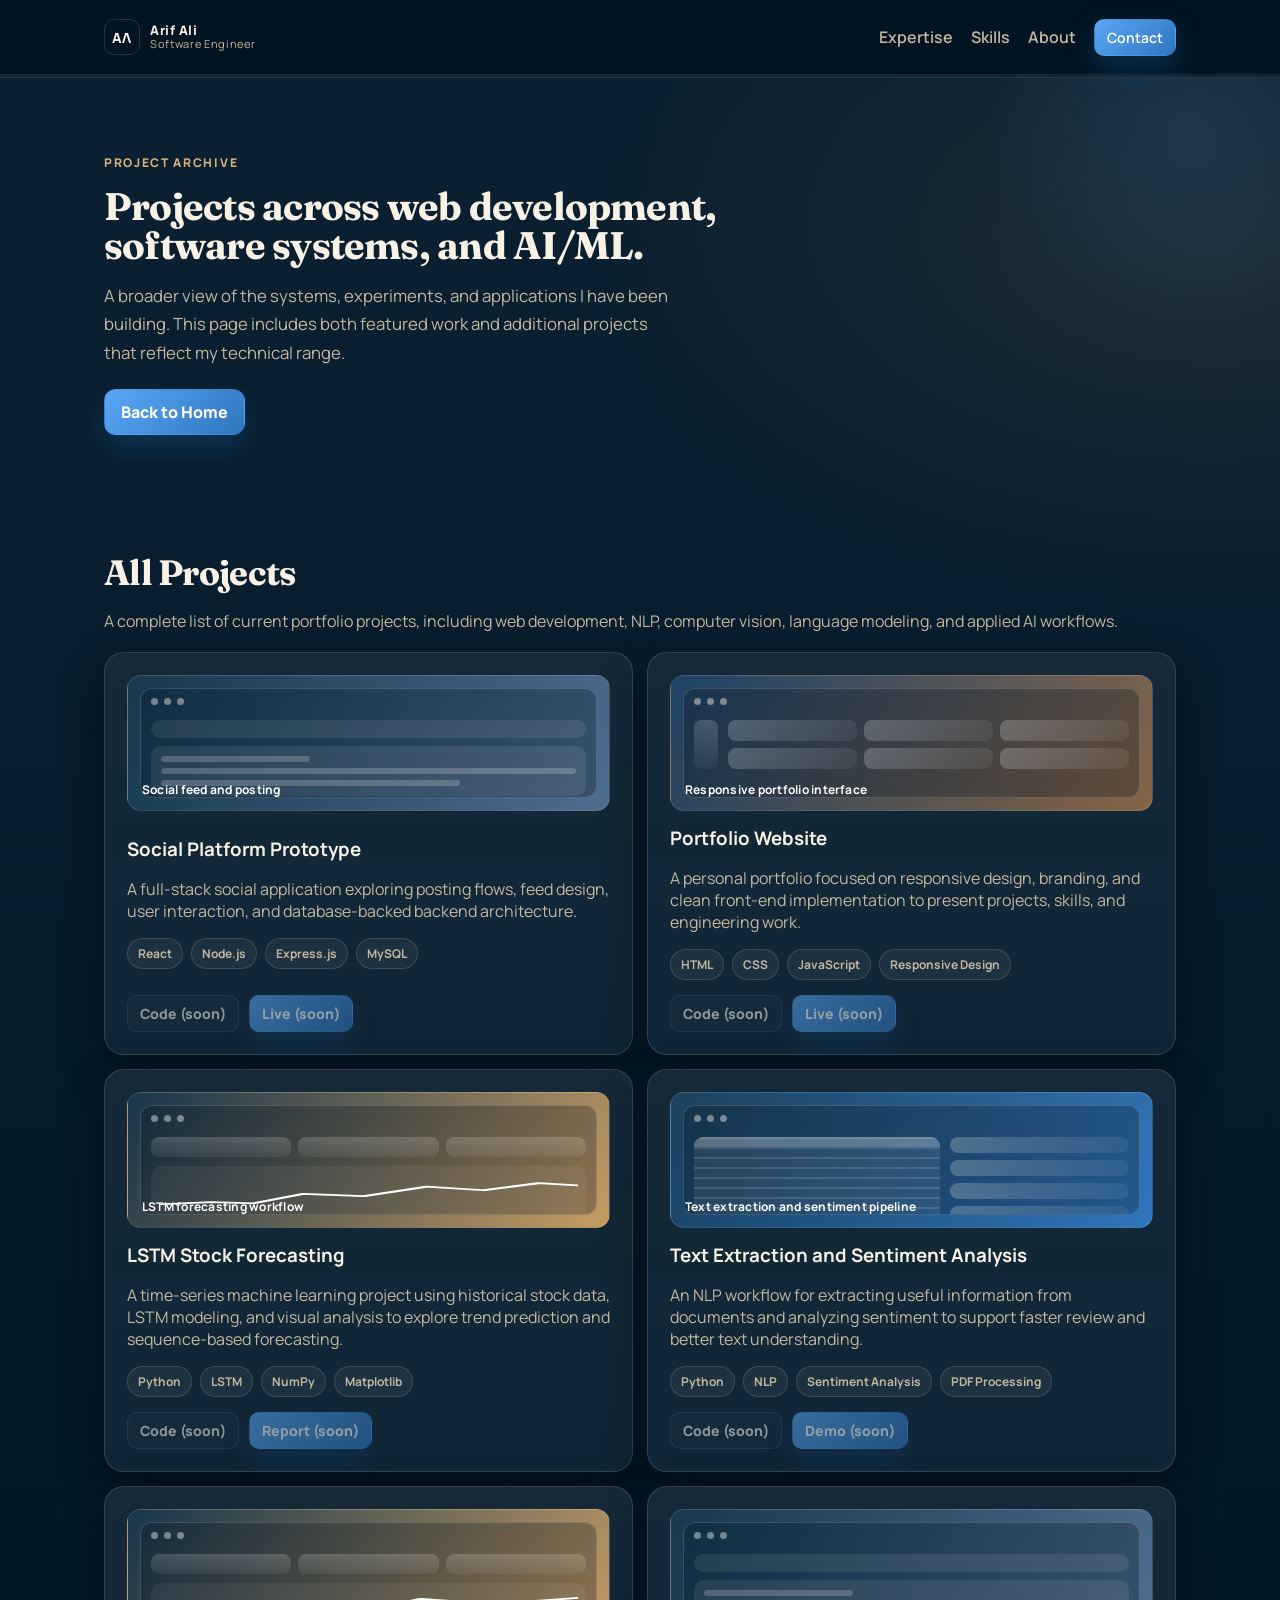
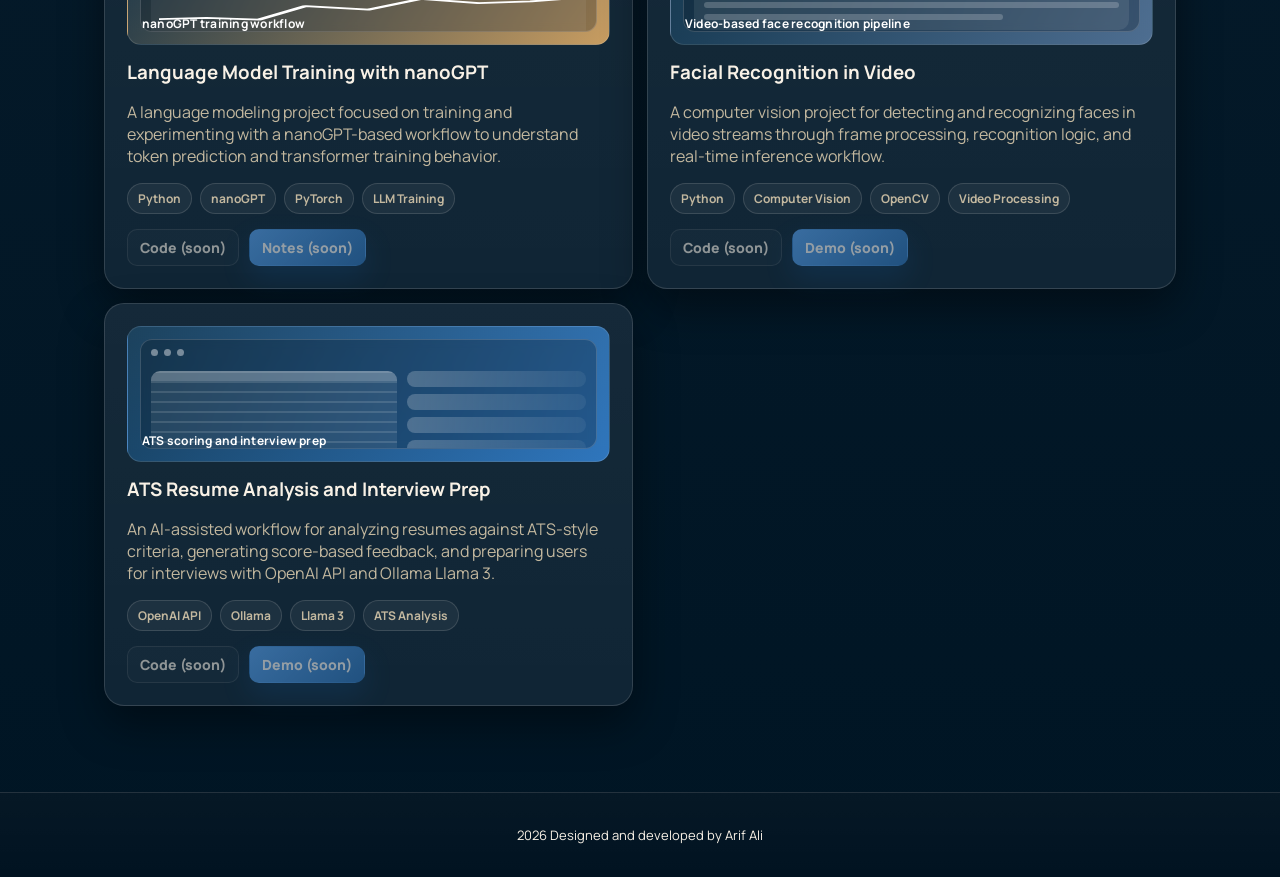
==== projects.html @ b3d39519 "created portfolio website" ====
﻿<!doctype html>
<html lang="en">
<head>
  <meta charset="utf-8" />
  <meta name="viewport" content="width=device-width, initial-scale=1" />
  <title>Projects | Arif Ali</title>
  <meta name="description" content="Project archive of Arif Ali featuring web development, software, and AI/ML projects." />
  <meta name="author" content="Arif Ali" />
  <meta property="og:title" content="Projects | Arif Ali" />
  <meta property="og:description" content="Project archive of Arif Ali featuring web development, software, and AI/ML projects." />
  <meta property="og:type" content="website" />
  <meta property="og:url" content="https://arifali.me/projects.html" />
  <meta property="og:image" content="https://arifali.me/og-image.png" />
  <meta name="twitter:card" content="summary_large_image" />
  <meta name="twitter:title" content="Projects | Arif Ali" />
  <meta name="twitter:description" content="Project archive of Arif Ali featuring web development, software, and AI/ML projects." />
  <meta name="twitter:image" content="https://arifali.me/og-image.png" />
  <link rel="icon" type="image/svg+xml" href="data:image/svg+xml,%3Csvg xmlns='http://www.w3.org/2000/svg' viewBox='0 0 64 64'%3E%3Crect width='64' height='64' rx='14' fill='%23001524'/%3E%3Ctext x='50%25' y='54%25' text-anchor='middle' font-size='24' font-family='Arial' font-weight='700' fill='%23f8f1e6'%3EA%CE%9B%3C/text%3E%3C/svg%3E" />
  <link rel="preconnect" href="https://fonts.googleapis.com">
  <link rel="preconnect" href="https://fonts.gstatic.com" crossorigin>
  <link href="https://fonts.googleapis.com/css2?family=Manrope:wght@400;500;600;700;800&family=Fraunces:opsz,wght@9..144,600;9..144,700&display=swap" rel="stylesheet">
  <link rel="stylesheet" href="style.css" />
</head>
<body>
  <header class="header">
    <div class="container nav">
      <a class="brand" href="index.html#top" aria-label="Home">
        <span class="brand-mark" aria-hidden="true">AΛ</span>
        <span class="brand-text">
          <strong>Arif Ali</strong>
          <small>Software Engineer</small>
        </span>
      </a>
      <button id="menuToggle" class="menu-toggle" type="button" aria-expanded="false" aria-controls="primaryMenu">Menu</button>
      <nav class="menu" id="primaryMenu" aria-label="Primary">
        <a href="index.html#expertise">Expertise</a>
        <a href="index.html#skills">Skills</a>
        <a href="index.html#about">About</a>
        <a href="index.html#contact" class="btn btn-sm">Contact</a>
      </nav>
    </div>
    <div class="scroll-progress" aria-hidden="true"><span id="scrollBar"></span></div>
  </header>

  <main id="top">
    <section class="hero page-hero">
      <div class="container">
        <div class="page-intro reveal">
          <p class="eyebrow">Project Archive</p>
          <h1 class="h1">Projects across web development, software systems, and AI/ML.</h1>
          <p class="sub">A broader view of the systems, experiments, and applications I have been building. This page includes both featured work and additional projects that reflect my technical range.</p>
          <div class="cta">
            <a class="btn" href="index.html#projects">Back to Home</a>
          </div>
        </div>
      </div>
    </section>

    <section class="section">
      <div class="container">
        <div class="section-head reveal">
          <h2 class="h2">All Projects</h2>
          <p class="muted">A complete list of current portfolio projects, including web development, NLP, computer vision, language modeling, and applied AI workflows.</p>
        </div>

        <div class="grid">
          <article class="card project reveal">
            <div class="project-visual visual-social">
              <div class="mockup mockup-social" aria-hidden="true">
                <div class="mockup-bar">
                  <span></span><span></span><span></span>
                </div>
                <div class="mockup-screen">
                  <div class="social-composer"></div>
                  <div class="social-post">
                    <b></b><b></b><b></b>
                  </div>
                  <div class="social-post short">
                    <b></b><b></b>
                  </div>
                </div>
              </div>
              <span>Social feed and posting</span>
            </div>
            <div class="project-top">
              <h3>Social Platform Prototype</h3>
              <p class="muted">A full-stack social application exploring posting flows, feed design, user interaction, and database-backed backend architecture.</p>
              <div class="chips">
                <span>React</span><span>Node.js</span><span>Express.js</span><span>MySQL</span>
              </div>
            </div>
            <div class="project-actions">
              <a class="btn btn-sm btn-ghost" href="#" aria-disabled="true" title="Add the project repository later">Code (soon)</a>
              <a class="btn btn-sm" href="#" aria-disabled="true" title="Add the deployed project later">Live (soon)</a>
            </div>
          </article>

          <article class="card project reveal">
            <div class="project-visual visual-photo">
              <div class="mockup mockup-gallery" aria-hidden="true">
                <div class="mockup-bar">
                  <span></span><span></span><span></span>
                </div>
                <div class="mockup-screen">
                  <div class="mockup-sidebar"></div>
                  <div class="mockup-gallery-grid">
                    <i></i><i></i><i></i><i></i><i></i><i></i>
                  </div>
                </div>
              </div>
              <span>Responsive portfolio interface</span>
            </div>
            <div class="project-top">
              <h3>Portfolio Website</h3>
              <p class="muted">A personal portfolio focused on responsive design, branding, and clean front-end implementation to present projects, skills, and engineering work.</p>
              <div class="chips">
                <span>HTML</span><span>CSS</span><span>JavaScript</span><span>Responsive Design</span>
              </div>
            </div>
            <div class="project-actions">
              <a class="btn btn-sm btn-ghost" href="#" aria-disabled="true" title="Add the project repository later">Code (soon)</a>
              <a class="btn btn-sm" href="#" aria-disabled="true" title="Add the deployed project later">Live (soon)</a>
            </div>
          </article>

          <article class="card project reveal">
            <div class="project-visual visual-stock">
              <div class="mockup mockup-chart" aria-hidden="true">
                <div class="mockup-bar">
                  <span></span><span></span><span></span>
                </div>
                <div class="mockup-screen">
                  <div class="chart-stats">
                    <b></b><b></b><b></b>
                  </div>
                  <div class="chart-line">
                    <svg viewBox="0 0 160 64" preserveAspectRatio="none" aria-hidden="true">
                      <polyline points="0,48 20,44 36,46 55,30 78,34 102,18 124,24 145,12 160,16"></polyline>
                    </svg>
                  </div>
                </div>
              </div>
              <span>LSTM forecasting workflow</span>
            </div>
            <div class="project-top">
              <h3>LSTM Stock Forecasting</h3>
              <p class="muted">A time-series machine learning project using historical stock data, LSTM modeling, and visual analysis to explore trend prediction and sequence-based forecasting.</p>
              <div class="chips">
                <span>Python</span><span>LSTM</span><span>NumPy</span><span>Matplotlib</span>
              </div>
            </div>
            <div class="project-actions">
              <a class="btn btn-sm btn-ghost" href="#" aria-disabled="true" title="Add the project repository later">Code (soon)</a>
              <a class="btn btn-sm" href="#" aria-disabled="true" title="Add the project write-up later">Report (soon)</a>
            </div>
          </article>

          <article class="card project reveal">
            <div class="project-visual visual-nlp">
              <div class="mockup mockup-doc" aria-hidden="true">
                <div class="mockup-bar">
                  <span></span><span></span><span></span>
                </div>
                <div class="mockup-screen">
                  <div class="doc-sheet"></div>
                  <div class="doc-panel">
                    <b></b><b></b><b></b><b></b>
                  </div>
                </div>
              </div>
              <span>Text extraction and sentiment pipeline</span>
            </div>
            <div class="project-top">
              <h3>Text Extraction and Sentiment Analysis</h3>
              <p class="muted">An NLP workflow for extracting useful information from documents and analyzing sentiment to support faster review and better text understanding.</p>
              <div class="chips">
                <span>Python</span><span>NLP</span><span>Sentiment Analysis</span><span>PDF Processing</span>
              </div>
            </div>
            <div class="project-actions">
              <a class="btn btn-sm btn-ghost" href="#" aria-disabled="true" title="Add the project repository later">Code (soon)</a>
              <a class="btn btn-sm" href="#" aria-disabled="true" title="Add the demo later">Demo (soon)</a>
            </div>
          </article>

          <article class="card project reveal">
            <div class="project-visual visual-stock">
              <div class="mockup mockup-chart" aria-hidden="true">
                <div class="mockup-bar">
                  <span></span><span></span><span></span>
                </div>
                <div class="mockup-screen">
                  <div class="chart-stats">
                    <b></b><b></b><b></b>
                  </div>
                  <div class="chart-line">
                    <svg viewBox="0 0 160 64" preserveAspectRatio="none" aria-hidden="true">
                      <polyline points="0,44 18,42 38,45 56,22 80,28 100,10 122,17 142,14 160,8"></polyline>
                    </svg>
                  </div>
                </div>
              </div>
              <span>nanoGPT training workflow</span>
            </div>
            <div class="project-top">
              <h3>Language Model Training with nanoGPT</h3>
              <p class="muted">A language modeling project focused on training and experimenting with a nanoGPT-based workflow to understand token prediction and transformer training behavior.</p>
              <div class="chips">
                <span>Python</span><span>nanoGPT</span><span>PyTorch</span><span>LLM Training</span>
              </div>
            </div>
            <div class="project-actions">
              <a class="btn btn-sm btn-ghost" href="#" aria-disabled="true" title="Add the project repository later">Code (soon)</a>
              <a class="btn btn-sm" href="#" aria-disabled="true" title="Add the project notes later">Notes (soon)</a>
            </div>
          </article>

          <article class="card project reveal">
            <div class="project-visual visual-social">
              <div class="mockup mockup-social" aria-hidden="true">
                <div class="mockup-bar">
                  <span></span><span></span><span></span>
                </div>
                <div class="mockup-screen">
                  <div class="social-composer"></div>
                  <div class="social-post">
                    <b></b><b></b><b></b>
                  </div>
                  <div class="social-post short">
                    <b></b><b></b>
                  </div>
                </div>
              </div>
              <span>Video-based face recognition pipeline</span>
            </div>
            <div class="project-top">
              <h3>Facial Recognition in Video</h3>
              <p class="muted">A computer vision project for detecting and recognizing faces in video streams through frame processing, recognition logic, and real-time inference workflow.</p>
              <div class="chips">
                <span>Python</span><span>Computer Vision</span><span>OpenCV</span><span>Video Processing</span>
              </div>
            </div>
            <div class="project-actions">
              <a class="btn btn-sm btn-ghost" href="#" aria-disabled="true" title="Add the project repository later">Code (soon)</a>
              <a class="btn btn-sm" href="#" aria-disabled="true" title="Add the demo later">Demo (soon)</a>
            </div>
          </article>

          <article class="card project reveal">
            <div class="project-visual visual-nlp">
              <div class="mockup mockup-doc" aria-hidden="true">
                <div class="mockup-bar">
                  <span></span><span></span><span></span>
                </div>
                <div class="mockup-screen">
                  <div class="doc-sheet"></div>
                  <div class="doc-panel">
                    <b></b><b></b><b></b><b></b>
                  </div>
                </div>
              </div>
              <span>ATS scoring and interview prep</span>
            </div>
            <div class="project-top">
              <h3>ATS Resume Analysis and Interview Prep</h3>
              <p class="muted">An AI-assisted workflow for analyzing resumes against ATS-style criteria, generating score-based feedback, and preparing users for interviews with OpenAI API and Ollama Llama 3.</p>
              <div class="chips">
                <span>OpenAI API</span><span>Ollama</span><span>Llama 3</span><span>ATS Analysis</span>
              </div>
            </div>
            <div class="project-actions">
              <a class="btn btn-sm btn-ghost" href="#" aria-disabled="true" title="Add the project repository later">Code (soon)</a>
              <a class="btn btn-sm" href="#" aria-disabled="true" title="Add the demo later">Demo (soon)</a>
            </div>
          </article>
        </div>
      </div>
    </section>
  </main>

  <footer class="footer">
    <div class="container footer-inner">
      <div class="footer-bottom">
        <p class="footer-status"><span id="year"></span> Designed and developed by Arif Ali</p>
      </div>
    </div>
  </footer>

  <script src="script.js"></script>
</body>
</html>
---- style.css ----
﻿:root{
  --bg:#001524;
  --bg-soft:#0b2030;
  --ink:#f8f1e6;
  --muted:#c3b89f;
  --line:rgba(248,241,230,.14);
  --brand:#4c9df2;
  --brand-strong:#2f76bd;
  --accent:#d7b07a;
  --card:#102535;
  --shadow:0 18px 44px rgba(0,0,0,.42);
  --header-bg:rgba(2,19,33,.9);
  --footer-bg:rgba(2,19,33,.82);
  --glow-1:rgba(76,157,242,.16);
  --glow-2:rgba(215,176,122,.1);
  --hero-halo:rgba(76,157,242,.12);
  --ghost-bg:rgba(255,255,255,.045);
  --chip-bg:rgba(255,255,255,.05);
  --progress-track:rgba(255,255,255,.08);
  --radius:20px;
  --max:1120px;
}
*{box-sizing:border-box}
html{scroll-behavior:smooth}
body{
  margin:0;
  color:var(--ink);
  font-family:Manrope, "Segoe UI", sans-serif;
  background:
    radial-gradient(900px 460px at 10% -10%, var(--glow-1), transparent 70%),
    radial-gradient(900px 520px at 95% 10%, var(--glow-2), transparent 70%),
    linear-gradient(180deg, var(--bg-soft), var(--bg));
}
::selection{
  background:rgba(88,178,160,.24);
  color:var(--ink);
}

main{overflow:hidden}
a{color:inherit;text-decoration:none}
a:hover{opacity:.9}
.container{max-width:var(--max);margin:0 auto;padding:0 24px}

.header{
  position:sticky;
  top:0;
  z-index:50;
  border-bottom:1px solid var(--line);
  background:var(--header-bg);
  backdrop-filter:blur(8px);
}
.scroll-progress{
  height:3px;
  width:100%;
  background:var(--progress-track);
}
.scroll-progress span{
  display:block;
  width:0%;
  height:100%;
  background:linear-gradient(90deg,var(--brand),var(--accent));
  transition:width .12s linear;
}
.nav{
  height:74px;
  display:flex;
  align-items:center;
  justify-content:space-between;
  gap:14px;
  position:relative;
}
.brand{
  display:inline-flex;
  align-items:center;
  gap:10px;
  font-family:Fraunces, Georgia, serif;
  letter-spacing:.3px;
}
.brand-mark{
  width:36px;
  height:36px;
  display:grid;
  place-items:center;
  border-radius:10px;
  font-family:Manrope, "Segoe UI", sans-serif;
  font-size:14px;
  font-weight:800;
  letter-spacing:.03em;
  color:var(--ink);
  background:transparent;
  border:1px solid var(--line);
  box-shadow:none;
}
.brand-text{
  display:flex;
  flex-direction:column;
  line-height:1.05;
}
.brand-text strong{
  font-family:Manrope, "Segoe UI", sans-serif;
  font-size:13px;
  font-weight:800;
  letter-spacing:.04em;
  color:var(--ink);
}
.brand-text small{
  font-family:Manrope, "Segoe UI", sans-serif;
  font-size:11px;
  color:var(--muted);
  letter-spacing:.06em;
}
.menu{display:flex;gap:18px;align-items:center}
.menu a{color:var(--muted);font-weight:600}
.menu a:hover{color:var(--ink)}
.menu a.active{
  color:var(--ink);
  text-decoration:underline;
  text-decoration-thickness:2px;
  text-underline-offset:5px;
}
.menu-toggle{
  display:none;
  border:1px solid var(--line);
  background:var(--ghost-bg);
  color:var(--ink);
  padding:8px 12px;
  border-radius:10px;
  font-weight:700;
}

.section{padding:86px 0}
.hero{padding:76px 0 54px}
.hero{
  position:relative;
  overflow:hidden;
}
.hero::after{
  content:"";
  position:absolute;
  width:420px;
  height:420px;
  right:-120px;
  top:-160px;
  border-radius:50%;
  background:radial-gradient(circle, var(--hero-halo), transparent 68%);
  transform:translateY(var(--hero-shift, 0px));
  pointer-events:none;
}
.hero-grid{
  display:grid;
  grid-template-columns:1.15fr .85fr;
  gap:24px;
  align-items:start;
  position:relative;
  z-index:1;
}
.h1{
  margin:16px 0 14px;
  font-family:Fraunces, Georgia, serif;
  font-size:clamp(1.6rem, 5vw, 2.4rem);
  line-height:1.02;
  letter-spacing:-.02em;
}
.name-accent{
  background:linear-gradient(135deg, var(--brand), var(--accent));
  -webkit-background-clip:text;
  background-clip:text;
  color:transparent;
  display:inline-block;
  text-shadow:0 10px 24px rgba(0,0,0,.16);
}
.sub{
  max-width:57ch;
  color:var(--muted);
  font-size:1.05rem;
  line-height:1.68;
}
.cta,.links{display:flex;flex-wrap:wrap;gap:12px}
.cta{margin-top:22px}
.links{margin-top:16px;color:var(--muted);font-weight:600}

.btn{
  display:inline-flex;
  align-items:center;
  justify-content:center;
  border:1px solid transparent;
  border-radius:12px;
  padding:11px 16px;
  font-weight:800;
  transition:transform .2s ease, box-shadow .2s ease;
}
.btn:hover{transform:translateY(-2px)}
.btn:active{transform:translateY(0)}
.btn:not(.btn-ghost){
  background:linear-gradient(135deg, #5aa7f7, #2f76bd);
  color:#fff;
  box-shadow:0 12px 28px rgba(24,95,164,.34);
}
.btn-ghost{
  border-color:rgba(248,241,230,.14);
  background:rgba(255,255,255,.035);
  color:var(--ink);
}
.btn-sm{padding:8px 12px;font-size:14px;border-radius:10px}

.card{
  background:
    linear-gradient(180deg, rgba(255,255,255,.018), rgba(255,255,255,0)),
    var(--card);
  border:1px solid var(--line);
  border-radius:var(--radius);
  box-shadow:var(--shadow);
  padding:22px;
  transition:transform .2s ease, box-shadow .2s ease;
}
.card:hover{
  transform:translateY(-3px);
  box-shadow:0 18px 44px rgba(0,0,0,.4);
}
.hero-card{
  display:flex;
  flex-direction:column;
  gap:14px;
  align-self:start;
  padding:0;
}
.hero-photo{
  border-radius:14px;
  overflow:hidden;
  min-height:220px;
  border:1px solid var(--line);
  background:var(--ghost-bg);
}
.hero-photo img{
  display:block;
  width:100%;
  height:100%;
  object-fit:cover;
}

.section-head{margin-bottom:20px}
.section-actions{
  margin-top:18px;
  display:flex;
  justify-content:center;
}
.h2{
  margin:0 0 7px;
  font-size:clamp(1.6rem, 3vw, 2.2rem);
  font-family:Fraunces, Georgia, serif;
  letter-spacing:-.02em;
}
.eyebrow{
  margin:0 0 10px;
  color:var(--accent);
  font-size:12px;
  font-weight:800;
  letter-spacing:.14em;
  text-transform:uppercase;
}
.page-hero{
  padding-bottom:30px;
}
.page-intro{
  max-width:760px;
}
.muted{color:var(--muted)}
.small{font-size:13px}

.grid{display:grid;grid-template-columns:repeat(2,minmax(0,1fr));gap:14px}
.skills-grid{
  grid-template-columns:repeat(2,minmax(0,1fr));
}
.project{
  min-height:208px;
  display:flex;
  flex-direction:column;
  justify-content:space-between;
}
.project-visual{
  border:1px solid var(--line);
  border-radius:14px;
  height:136px;
  margin-bottom:14px;
  position:relative;
  overflow:hidden;
  padding:12px;
}
.project-visual::before{
  content:"";
  position:absolute;
  inset:0;
  background:linear-gradient(180deg, rgba(255,255,255,.03), rgba(255,255,255,0));
  pointer-events:none;
}
.project-visual > span{
  position:absolute;
  left:14px;
  bottom:12px;
  font-size:12px;
  font-weight:700;
  color:#fff;
  letter-spacing:.02em;
  z-index:2;
}
.mockup{
  position:relative;
  height:100%;
  border:1px solid rgba(255,255,255,.16);
  border-radius:12px;
  background:rgba(7,15,26,.28);
  backdrop-filter:blur(4px);
  overflow:hidden;
}
.mockup-bar{
  display:flex;
  gap:6px;
  padding:9px 10px 7px;
}
.mockup-bar span{
  position:static;
  width:7px;
  height:7px;
  border-radius:999px;
  background:rgba(255,255,255,.42);
}
.mockup-screen{
  display:grid;
  height:calc(100% - 23px);
  padding:8px 10px 28px;
}
.mockup-gallery .mockup-screen{
  grid-template-columns:24px 1fr;
  gap:10px;
}
.mockup-sidebar{
  border-radius:7px;
  background:linear-gradient(180deg, rgba(255,255,255,.18), rgba(255,255,255,.04));
}
.mockup-gallery-grid{
  display:grid;
  grid-template-columns:repeat(3, minmax(0, 1fr));
  gap:7px;
}
.mockup-gallery-grid i,
.doc-panel b,
.chart-stats b,
.social-post b{
  display:block;
}
.mockup-gallery-grid i{
  border-radius:8px;
  background:linear-gradient(135deg, rgba(255,255,255,.22), rgba(255,255,255,.05));
}
.mockup-doc .mockup-screen{
  grid-template-columns:1.1fr .8fr;
  gap:10px;
}
.doc-sheet{
  border-radius:9px;
  background:
    linear-gradient(180deg, rgba(255,255,255,.24) 0 10px, transparent 10px),
    repeating-linear-gradient(180deg, rgba(255,255,255,.13), rgba(255,255,255,.13) 2px, transparent 2px, transparent 10px),
    rgba(255,255,255,.08);
}
.doc-panel{
  display:grid;
  gap:7px;
  align-content:start;
}
.doc-panel b{
  height:16px;
  border-radius:999px;
  background:linear-gradient(90deg, rgba(255,255,255,.22), rgba(255,255,255,.06));
}
.chart-stats{
  display:grid;
  grid-template-columns:repeat(3, minmax(0, 1fr));
  gap:7px;
  margin-bottom:9px;
}
.chart-stats b{
  height:20px;
  border-radius:8px;
  background:linear-gradient(180deg, rgba(255,255,255,.18), rgba(255,255,255,.06));
}
.chart-line{
  border-radius:10px;
  background:rgba(255,255,255,.05);
  padding:10px 8px;
  min-height:58px;
}
.chart-line svg{
  width:100%;
  height:100%;
}
.chart-line polyline{
  fill:none;
  stroke:#fff;
  stroke-width:3;
  stroke-linecap:round;
  stroke-linejoin:round;
}
.mockup-social .mockup-screen{
  gap:8px;
  align-content:start;
}
.social-composer,
.social-post{
  border-radius:10px;
  background:rgba(255,255,255,.08);
}
.social-composer{
  height:18px;
}
.social-post{
  padding:10px;
  display:grid;
  gap:6px;
}
.social-post.short{
  width:78%;
}
.social-post b{
  height:6px;
  border-radius:999px;
  background:rgba(255,255,255,.2);
}
.social-post b:first-child{
  width:36%;
}
.social-post b:nth-child(2){
  width:100%;
}
.social-post b:nth-child(3){
  width:72%;
}
.visual-photo{background:linear-gradient(130deg, #173d62, #876445)}
.visual-nlp{background:linear-gradient(130deg, #153c58, #2f76bd)}
.visual-stock{background:linear-gradient(130deg, #102f46, #c89d61)}
.visual-social{background:linear-gradient(130deg, #0f334a, #4e6e91)}
.project h3{margin:0}
.project-actions{display:flex;gap:10px;margin-top:15px;flex-wrap:wrap}
.project a[aria-disabled="true"]{opacity:.55;pointer-events:none}

.chips{display:flex;gap:8px;flex-wrap:wrap;margin-top:12px}
.chips span{
  padding:6px 10px;
  border-radius:999px;
  border:1px solid var(--line);
  background:var(--chip-bg);
  color:var(--muted);
  font-size:12px;
  font-weight:700;
}
.list{margin:10px 0 0;padding-left:18px;color:var(--muted)}
.list li{margin:6px 0}
.about p{margin:0;color:var(--muted);line-height:1.75}
.contact-email{
  display:inline-flex;
  align-items:center;
  padding:6px 10px;
  border:1px solid var(--line);
  border-radius:12px;
  background:var(--ghost-bg);
  color:var(--ink);
  font-weight:600;
  letter-spacing:.01em;
}
.copy-email-btn{
  margin-top:10px;
  padding:0;
  border:none;
  background:transparent;
  color:var(--brand);
  font-size:12px;
  font-weight:700;
  border-radius:0;
  box-shadow:none;
}
.copy-email-btn:hover{
  transform:none;
  color:var(--accent);
  text-decoration:underline;
  text-underline-offset:4px;
}
.copy-email-btn:active{
  transform:none;
}
.copy-email-status{margin-top:10px}

.contact-grid{grid-template-columns:.9fr 1.1fr}
.footer{
  border-top:1px solid var(--line);
  padding:20px 0;
  background:
    linear-gradient(180deg, rgba(255,255,255,.02), rgba(255,255,255,0)),
    var(--footer-bg);
}
.footer-inner{
  display:block;
}
.footer-bottom{
  display:flex;
  justify-content:center;
}
.footer-status{
  font-size:13px;
  text-align:center;
  color:#f8f1e6;
}

.reveal{
  opacity:0;
  transform:translateY(16px);
  transition:opacity .55s ease, transform .55s ease;
}
.reveal.is-visible{
  opacity:1;
  transform:translateY(0);
}

@media (max-width:900px){
  .nav{height:auto;padding:16px 0;flex-wrap:wrap;gap:16px}
  .hero-grid{grid-template-columns:1fr}
  .contact-grid,.grid{grid-template-columns:1fr}
  .footer-top{
    flex-direction:column;
    align-items:flex-start;
  }
  .menu-toggle{
    display:inline-flex;
    margin-left:auto;
    padding:10px 14px;
    border-radius:12px;
  }
  .menu{
    position:absolute;
    right:0;
    top:100%;
    width:max-content;
    min-width:190px;
    margin-top:10px;
    padding:14px 16px;
    border:1px solid var(--line);
    border-radius:16px;
    background:var(--bg-soft);
    display:none;
    flex-direction:column;
    align-items:flex-start;
    gap:12px;
    box-shadow:var(--shadow);
    z-index:60;
  }
  .menu.open{display:flex}
  .menu a{font-size:15px}
  .brand-mark{width:40px;height:40px;font-size:15px}
  .brand-text strong{font-size:12px}
  .brand-text small{font-size:11px}
}

@media (max-width:560px){
  .container{padding:0 16px}
  .section{padding:70px 0}
  .hero{padding-top:58px}
}
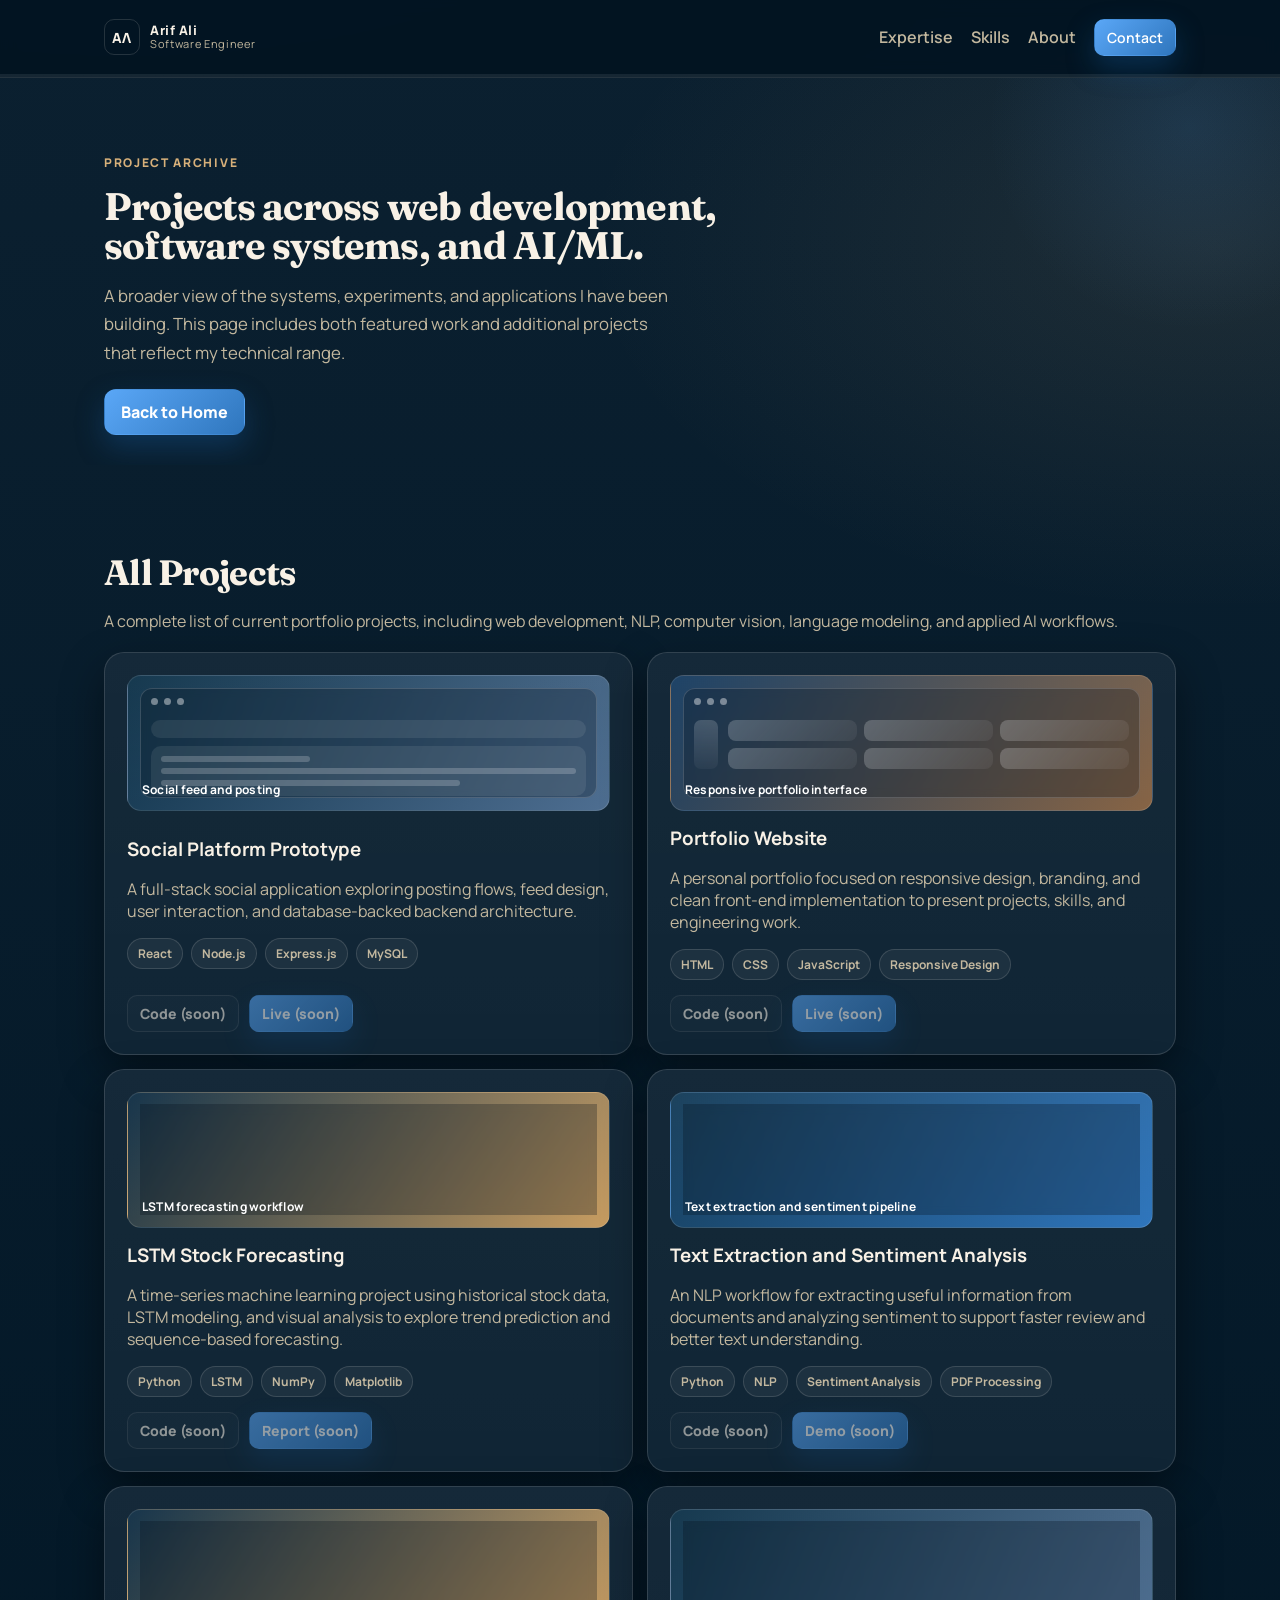
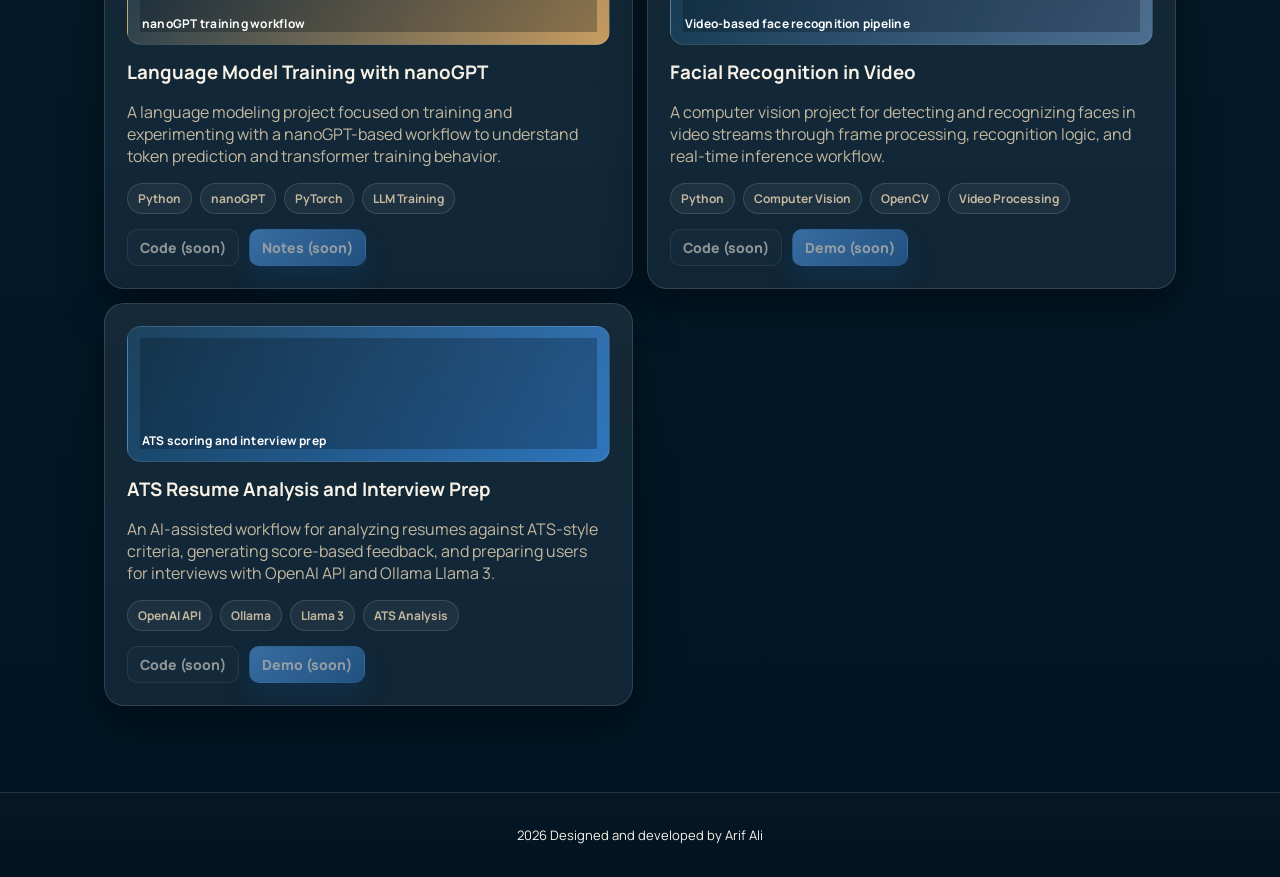
==== commit cfedb9c3: "added anylatics" ====
--- a/projects.html
+++ b/projects.html
@@ -287,6 +287,7 @@
   </footer>
 
   <script src="script.js"></script>
+  <!-- Cloudflare Web Analytics --><script defer src='https://static.cloudflareinsights.com/beacon.min.js' data-cf-beacon='{"token": "a621b41dcdbb49bc8793217a2a3b20c9"}'></script><!-- End Cloudflare Web Analytics -->
 </body>
 </html>
 
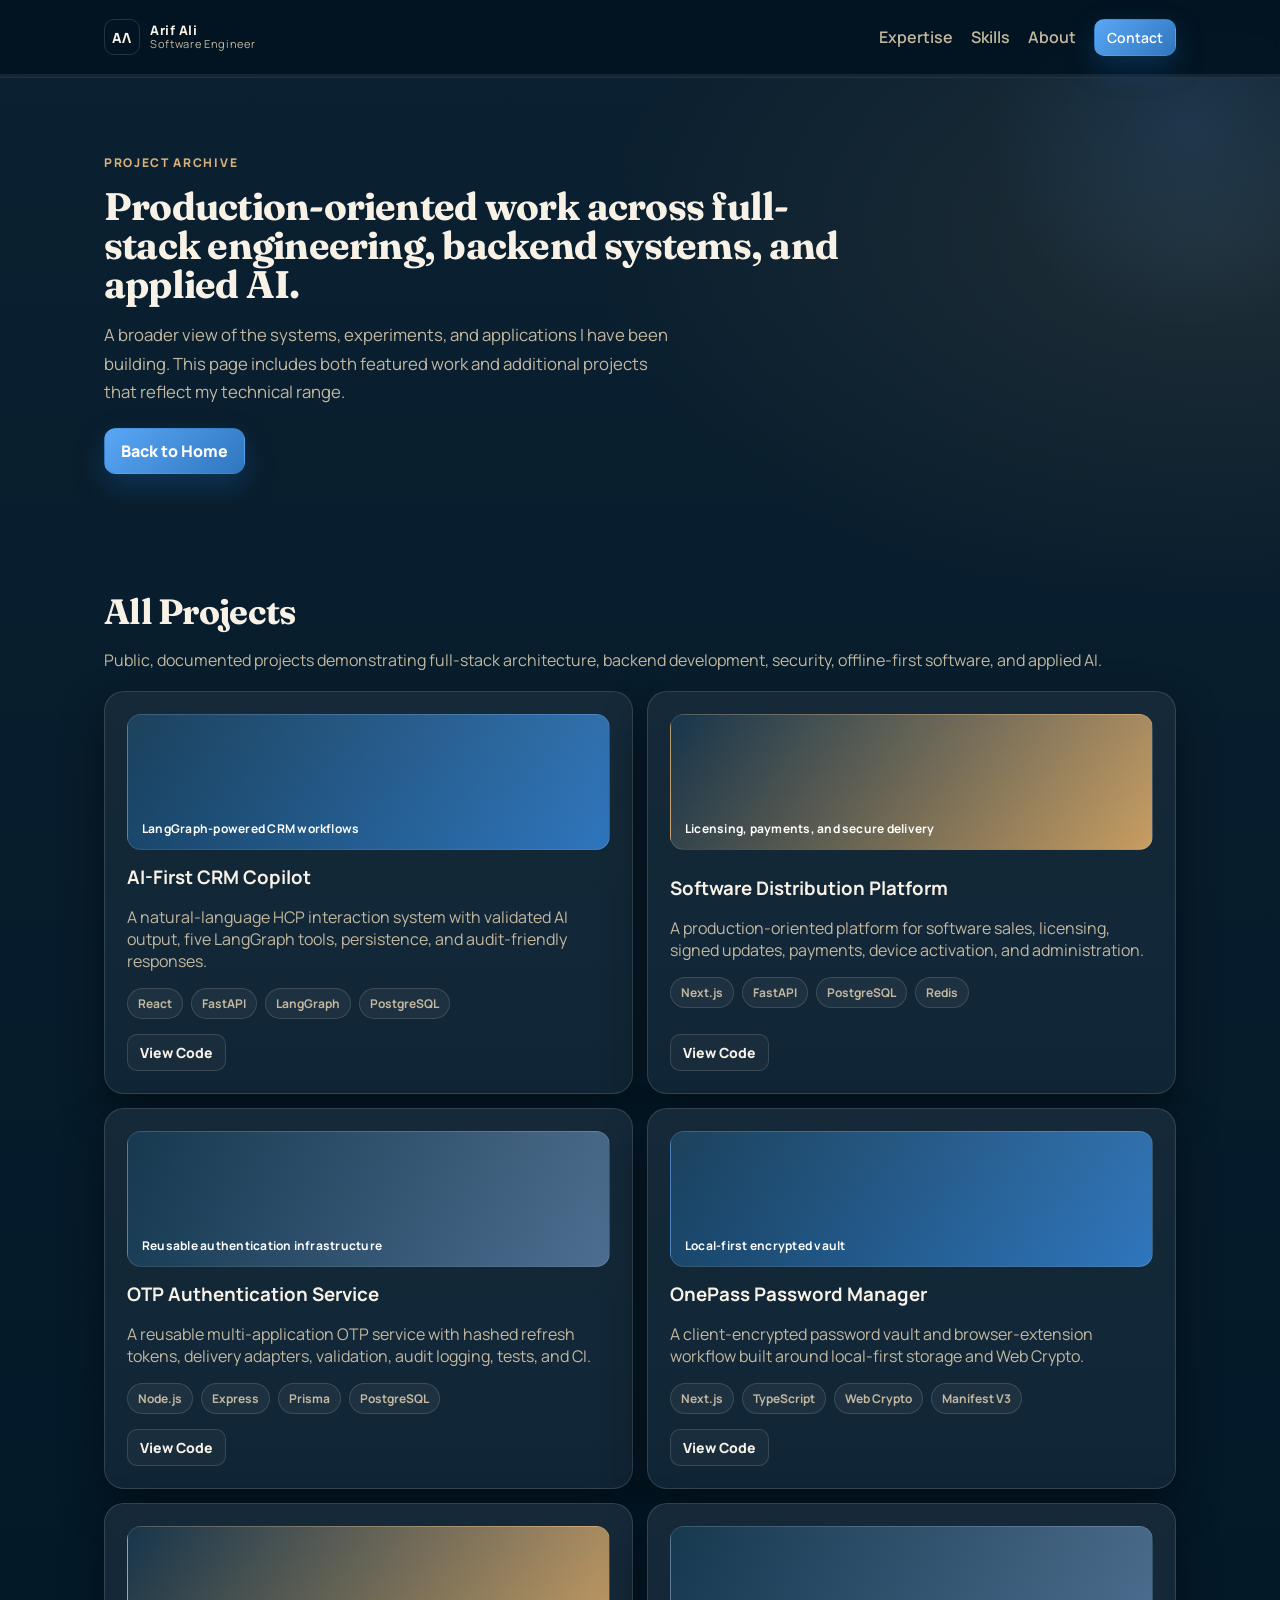
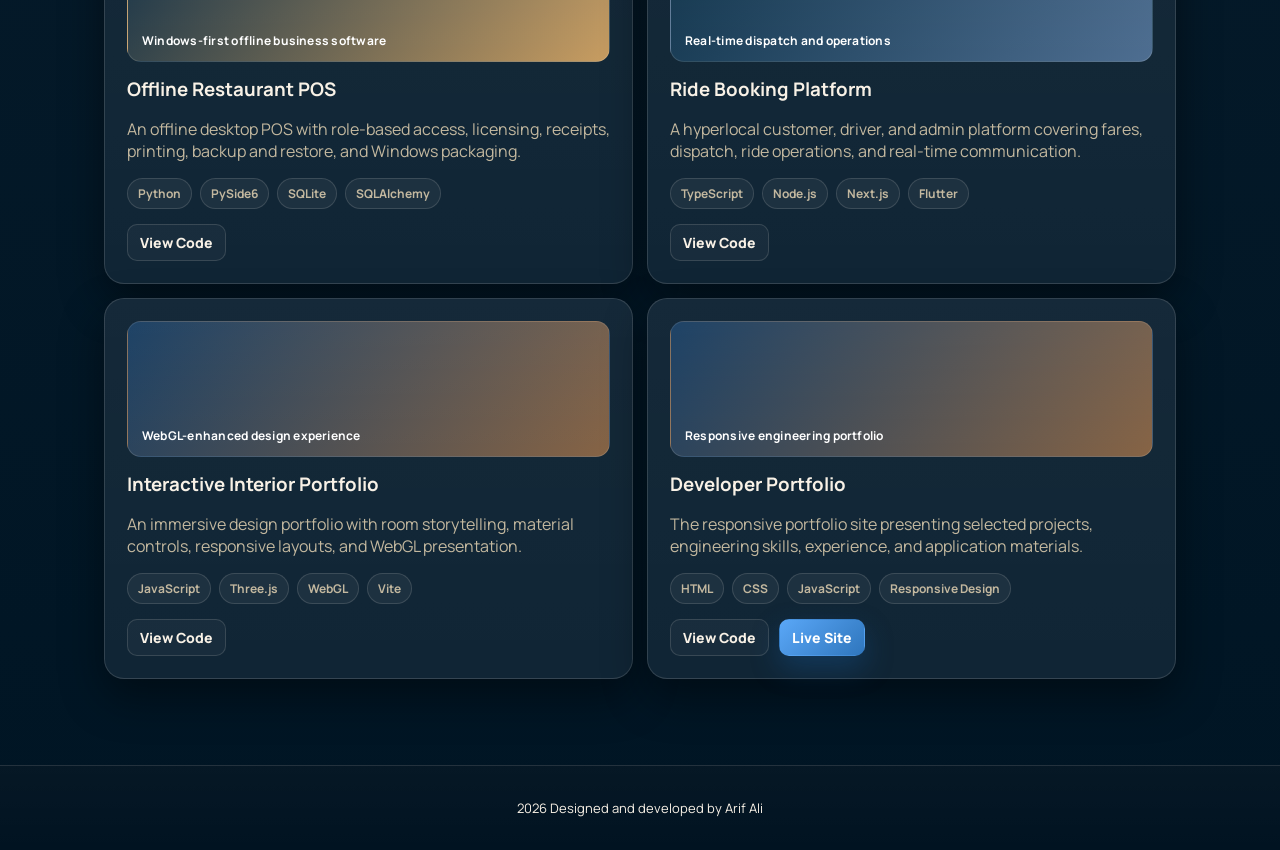
==== commit 1be3eba1: "Replace placeholders with public projects" ====
--- a/projects.html
+++ b/projects.html
@@ -47,7 +47,7 @@
       <div class="container">
         <div class="page-intro reveal">
           <p class="eyebrow">Project Archive</p>
-          <h1 class="h1">Projects across web development, software systems, and AI/ML.</h1>
+          <h1 class="h1">Production-oriented work across full-stack engineering, backend systems, and applied AI.</h1>
           <p class="sub">A broader view of the systems, experiments, and applications I have been building. This page includes both featured work and additional projects that reflect my technical range.</p>
           <div class="cta">
             <a class="btn" href="index.html#projects">Back to Home</a>
@@ -60,217 +60,136 @@
       <div class="container">
         <div class="section-head reveal">
           <h2 class="h2">All Projects</h2>
-          <p class="muted">A complete list of current portfolio projects, including web development, NLP, computer vision, language modeling, and applied AI workflows.</p>
+          <p class="muted">Public, documented projects demonstrating full-stack architecture, backend development, security, offline-first software, and applied AI.</p>
         </div>
 
         <div class="grid">
           <article class="card project reveal">
+            <div class="project-visual visual-nlp">
+              <span>LangGraph-powered CRM workflows</span>
+            </div>
+            <div class="project-top">
+              <h3>AI-First CRM Copilot</h3>
+              <p class="muted">A natural-language HCP interaction system with validated AI output, five LangGraph tools, persistence, and audit-friendly responses.</p>
+              <div class="chips">
+                <span>React</span><span>FastAPI</span><span>LangGraph</span><span>PostgreSQL</span>
+              </div>
+            </div>
+            <div class="project-actions">
+              <a class="btn btn-sm btn-ghost" href="https://github.com/Er-Arif/ai-crm-copilot" target="_blank" rel="noopener noreferrer">View Code</a>
+            </div>
+          </article>
+
+          <article class="card project reveal">
+            <div class="project-visual visual-stock">
+              <span>Licensing, payments, and secure delivery</span>
+            </div>
+            <div class="project-top">
+              <h3>Software Distribution Platform</h3>
+              <p class="muted">A production-oriented platform for software sales, licensing, signed updates, payments, device activation, and administration.</p>
+              <div class="chips">
+                <span>Next.js</span><span>FastAPI</span><span>PostgreSQL</span><span>Redis</span>
+              </div>
+            </div>
+            <div class="project-actions">
+              <a class="btn btn-sm btn-ghost" href="https://github.com/Er-Arif/software-distribution-platform" target="_blank" rel="noopener noreferrer">View Code</a>
+            </div>
+          </article>
+
+          <article class="card project reveal">
             <div class="project-visual visual-social">
-              <div class="mockup mockup-social" aria-hidden="true">
-                <div class="mockup-bar">
-                  <span></span><span></span><span></span>
-                </div>
-                <div class="mockup-screen">
-                  <div class="social-composer"></div>
-                  <div class="social-post">
-                    <b></b><b></b><b></b>
-                  </div>
-                  <div class="social-post short">
-                    <b></b><b></b>
-                  </div>
-                </div>
-              </div>
-              <span>Social feed and posting</span>
-            </div>
-            <div class="project-top">
-              <h3>Social Platform Prototype</h3>
-              <p class="muted">A full-stack social application exploring posting flows, feed design, user interaction, and database-backed backend architecture.</p>
-              <div class="chips">
-                <span>React</span><span>Node.js</span><span>Express.js</span><span>MySQL</span>
-              </div>
-            </div>
-            <div class="project-actions">
-              <a class="btn btn-sm btn-ghost" href="#" aria-disabled="true" title="Add the project repository later">Code (soon)</a>
-              <a class="btn btn-sm" href="#" aria-disabled="true" title="Add the deployed project later">Live (soon)</a>
+              <span>Reusable authentication infrastructure</span>
+            </div>
+            <div class="project-top">
+              <h3>OTP Authentication Service</h3>
+              <p class="muted">A reusable multi-application OTP service with hashed refresh tokens, delivery adapters, validation, audit logging, tests, and CI.</p>
+              <div class="chips">
+                <span>Node.js</span><span>Express</span><span>Prisma</span><span>PostgreSQL</span>
+              </div>
+            </div>
+            <div class="project-actions">
+              <a class="btn btn-sm btn-ghost" href="https://github.com/Er-Arif/otp-auth-service" target="_blank" rel="noopener noreferrer">View Code</a>
+            </div>
+          </article>
+
+          <article class="card project reveal">
+            <div class="project-visual visual-nlp">
+              <span>Local-first encrypted vault</span>
+            </div>
+            <div class="project-top">
+              <h3>OnePass Password Manager</h3>
+              <p class="muted">A client-encrypted password vault and browser-extension workflow built around local-first storage and Web Crypto.</p>
+              <div class="chips">
+                <span>Next.js</span><span>TypeScript</span><span>Web Crypto</span><span>Manifest V3</span>
+              </div>
+            </div>
+            <div class="project-actions">
+              <a class="btn btn-sm btn-ghost" href="https://github.com/Er-Arif/onepass-password-manager" target="_blank" rel="noopener noreferrer">View Code</a>
+            </div>
+          </article>
+
+          <article class="card project reveal">
+            <div class="project-visual visual-stock">
+              <span>Windows-first offline business software</span>
+            </div>
+            <div class="project-top">
+              <h3>Offline Restaurant POS</h3>
+              <p class="muted">An offline desktop POS with role-based access, licensing, receipts, printing, backup and restore, and Windows packaging.</p>
+              <div class="chips">
+                <span>Python</span><span>PySide6</span><span>SQLite</span><span>SQLAlchemy</span>
+              </div>
+            </div>
+            <div class="project-actions">
+              <a class="btn btn-sm btn-ghost" href="https://github.com/Er-Arif/offline-restaurant-pos" target="_blank" rel="noopener noreferrer">View Code</a>
+            </div>
+          </article>
+
+          <article class="card project reveal">
+            <div class="project-visual visual-social">
+              <span>Real-time dispatch and operations</span>
+            </div>
+            <div class="project-top">
+              <h3>Ride Booking Platform</h3>
+              <p class="muted">A hyperlocal customer, driver, and admin platform covering fares, dispatch, ride operations, and real-time communication.</p>
+              <div class="chips">
+                <span>TypeScript</span><span>Node.js</span><span>Next.js</span><span>Flutter</span>
+              </div>
+            </div>
+            <div class="project-actions">
+              <a class="btn btn-sm btn-ghost" href="https://github.com/Er-Arif/ride-booking-platform" target="_blank" rel="noopener noreferrer">View Code</a>
             </div>
           </article>
 
           <article class="card project reveal">
             <div class="project-visual visual-photo">
-              <div class="mockup mockup-gallery" aria-hidden="true">
-                <div class="mockup-bar">
-                  <span></span><span></span><span></span>
-                </div>
-                <div class="mockup-screen">
-                  <div class="mockup-sidebar"></div>
-                  <div class="mockup-gallery-grid">
-                    <i></i><i></i><i></i><i></i><i></i><i></i>
-                  </div>
-                </div>
-              </div>
-              <span>Responsive portfolio interface</span>
-            </div>
-            <div class="project-top">
-              <h3>Portfolio Website</h3>
-              <p class="muted">A personal portfolio focused on responsive design, branding, and clean front-end implementation to present projects, skills, and engineering work.</p>
+              <span>WebGL-enhanced design experience</span>
+            </div>
+            <div class="project-top">
+              <h3>Interactive Interior Portfolio</h3>
+              <p class="muted">An immersive design portfolio with room storytelling, material controls, responsive layouts, and WebGL presentation.</p>
+              <div class="chips">
+                <span>JavaScript</span><span>Three.js</span><span>WebGL</span><span>Vite</span>
+              </div>
+            </div>
+            <div class="project-actions">
+              <a class="btn btn-sm btn-ghost" href="https://github.com/Er-Arif/interactive-interior-portfolio" target="_blank" rel="noopener noreferrer">View Code</a>
+            </div>
+          </article>
+
+          <article class="card project reveal">
+            <div class="project-visual visual-photo">
+              <span>Responsive engineering portfolio</span>
+            </div>
+            <div class="project-top">
+              <h3>Developer Portfolio</h3>
+              <p class="muted">The responsive portfolio site presenting selected projects, engineering skills, experience, and application materials.</p>
               <div class="chips">
                 <span>HTML</span><span>CSS</span><span>JavaScript</span><span>Responsive Design</span>
               </div>
             </div>
             <div class="project-actions">
-              <a class="btn btn-sm btn-ghost" href="#" aria-disabled="true" title="Add the project repository later">Code (soon)</a>
-              <a class="btn btn-sm" href="#" aria-disabled="true" title="Add the deployed project later">Live (soon)</a>
-            </div>
-          </article>
-
-          <article class="card project reveal">
-            <div class="project-visual visual-stock">
-              <div class="mockup mockup-chart" aria-hidden="true">
-                <div class="mockup-bar">
-                  <span></span><span></span><span></span>
-                </div>
-                <div class="mockup-screen">
-                  <div class="chart-stats">
-                    <b></b><b></b><b></b>
-                  </div>
-                  <div class="chart-line">
-                    <svg viewBox="0 0 160 64" preserveAspectRatio="none" aria-hidden="true">
-                      <polyline points="0,48 20,44 36,46 55,30 78,34 102,18 124,24 145,12 160,16"></polyline>
-                    </svg>
-                  </div>
-                </div>
-              </div>
-              <span>LSTM forecasting workflow</span>
-            </div>
-            <div class="project-top">
-              <h3>LSTM Stock Forecasting</h3>
-              <p class="muted">A time-series machine learning project using historical stock data, LSTM modeling, and visual analysis to explore trend prediction and sequence-based forecasting.</p>
-              <div class="chips">
-                <span>Python</span><span>LSTM</span><span>NumPy</span><span>Matplotlib</span>
-              </div>
-            </div>
-            <div class="project-actions">
-              <a class="btn btn-sm btn-ghost" href="#" aria-disabled="true" title="Add the project repository later">Code (soon)</a>
-              <a class="btn btn-sm" href="#" aria-disabled="true" title="Add the project write-up later">Report (soon)</a>
-            </div>
-          </article>
-
-          <article class="card project reveal">
-            <div class="project-visual visual-nlp">
-              <div class="mockup mockup-doc" aria-hidden="true">
-                <div class="mockup-bar">
-                  <span></span><span></span><span></span>
-                </div>
-                <div class="mockup-screen">
-                  <div class="doc-sheet"></div>
-                  <div class="doc-panel">
-                    <b></b><b></b><b></b><b></b>
-                  </div>
-                </div>
-              </div>
-              <span>Text extraction and sentiment pipeline</span>
-            </div>
-            <div class="project-top">
-              <h3>Text Extraction and Sentiment Analysis</h3>
-              <p class="muted">An NLP workflow for extracting useful information from documents and analyzing sentiment to support faster review and better text understanding.</p>
-              <div class="chips">
-                <span>Python</span><span>NLP</span><span>Sentiment Analysis</span><span>PDF Processing</span>
-              </div>
-            </div>
-            <div class="project-actions">
-              <a class="btn btn-sm btn-ghost" href="#" aria-disabled="true" title="Add the project repository later">Code (soon)</a>
-              <a class="btn btn-sm" href="#" aria-disabled="true" title="Add the demo later">Demo (soon)</a>
-            </div>
-          </article>
-
-          <article class="card project reveal">
-            <div class="project-visual visual-stock">
-              <div class="mockup mockup-chart" aria-hidden="true">
-                <div class="mockup-bar">
-                  <span></span><span></span><span></span>
-                </div>
-                <div class="mockup-screen">
-                  <div class="chart-stats">
-                    <b></b><b></b><b></b>
-                  </div>
-                  <div class="chart-line">
-                    <svg viewBox="0 0 160 64" preserveAspectRatio="none" aria-hidden="true">
-                      <polyline points="0,44 18,42 38,45 56,22 80,28 100,10 122,17 142,14 160,8"></polyline>
-                    </svg>
-                  </div>
-                </div>
-              </div>
-              <span>nanoGPT training workflow</span>
-            </div>
-            <div class="project-top">
-              <h3>Language Model Training with nanoGPT</h3>
-              <p class="muted">A language modeling project focused on training and experimenting with a nanoGPT-based workflow to understand token prediction and transformer training behavior.</p>
-              <div class="chips">
-                <span>Python</span><span>nanoGPT</span><span>PyTorch</span><span>LLM Training</span>
-              </div>
-            </div>
-            <div class="project-actions">
-              <a class="btn btn-sm btn-ghost" href="#" aria-disabled="true" title="Add the project repository later">Code (soon)</a>
-              <a class="btn btn-sm" href="#" aria-disabled="true" title="Add the project notes later">Notes (soon)</a>
-            </div>
-          </article>
-
-          <article class="card project reveal">
-            <div class="project-visual visual-social">
-              <div class="mockup mockup-social" aria-hidden="true">
-                <div class="mockup-bar">
-                  <span></span><span></span><span></span>
-                </div>
-                <div class="mockup-screen">
-                  <div class="social-composer"></div>
-                  <div class="social-post">
-                    <b></b><b></b><b></b>
-                  </div>
-                  <div class="social-post short">
-                    <b></b><b></b>
-                  </div>
-                </div>
-              </div>
-              <span>Video-based face recognition pipeline</span>
-            </div>
-            <div class="project-top">
-              <h3>Facial Recognition in Video</h3>
-              <p class="muted">A computer vision project for detecting and recognizing faces in video streams through frame processing, recognition logic, and real-time inference workflow.</p>
-              <div class="chips">
-                <span>Python</span><span>Computer Vision</span><span>OpenCV</span><span>Video Processing</span>
-              </div>
-            </div>
-            <div class="project-actions">
-              <a class="btn btn-sm btn-ghost" href="#" aria-disabled="true" title="Add the project repository later">Code (soon)</a>
-              <a class="btn btn-sm" href="#" aria-disabled="true" title="Add the demo later">Demo (soon)</a>
-            </div>
-          </article>
-
-          <article class="card project reveal">
-            <div class="project-visual visual-nlp">
-              <div class="mockup mockup-doc" aria-hidden="true">
-                <div class="mockup-bar">
-                  <span></span><span></span><span></span>
-                </div>
-                <div class="mockup-screen">
-                  <div class="doc-sheet"></div>
-                  <div class="doc-panel">
-                    <b></b><b></b><b></b><b></b>
-                  </div>
-                </div>
-              </div>
-              <span>ATS scoring and interview prep</span>
-            </div>
-            <div class="project-top">
-              <h3>ATS Resume Analysis and Interview Prep</h3>
-              <p class="muted">An AI-assisted workflow for analyzing resumes against ATS-style criteria, generating score-based feedback, and preparing users for interviews with OpenAI API and Ollama Llama 3.</p>
-              <div class="chips">
-                <span>OpenAI API</span><span>Ollama</span><span>Llama 3</span><span>ATS Analysis</span>
-              </div>
-            </div>
-            <div class="project-actions">
-              <a class="btn btn-sm btn-ghost" href="#" aria-disabled="true" title="Add the project repository later">Code (soon)</a>
-              <a class="btn btn-sm" href="#" aria-disabled="true" title="Add the demo later">Demo (soon)</a>
+              <a class="btn btn-sm btn-ghost" href="https://github.com/Er-Arif/developer-portfolio" target="_blank" rel="noopener noreferrer">View Code</a>
+              <a class="btn btn-sm" href="https://arifali.me/" target="_blank" rel="noopener noreferrer">Live Site</a>
             </div>
           </article>
         </div>
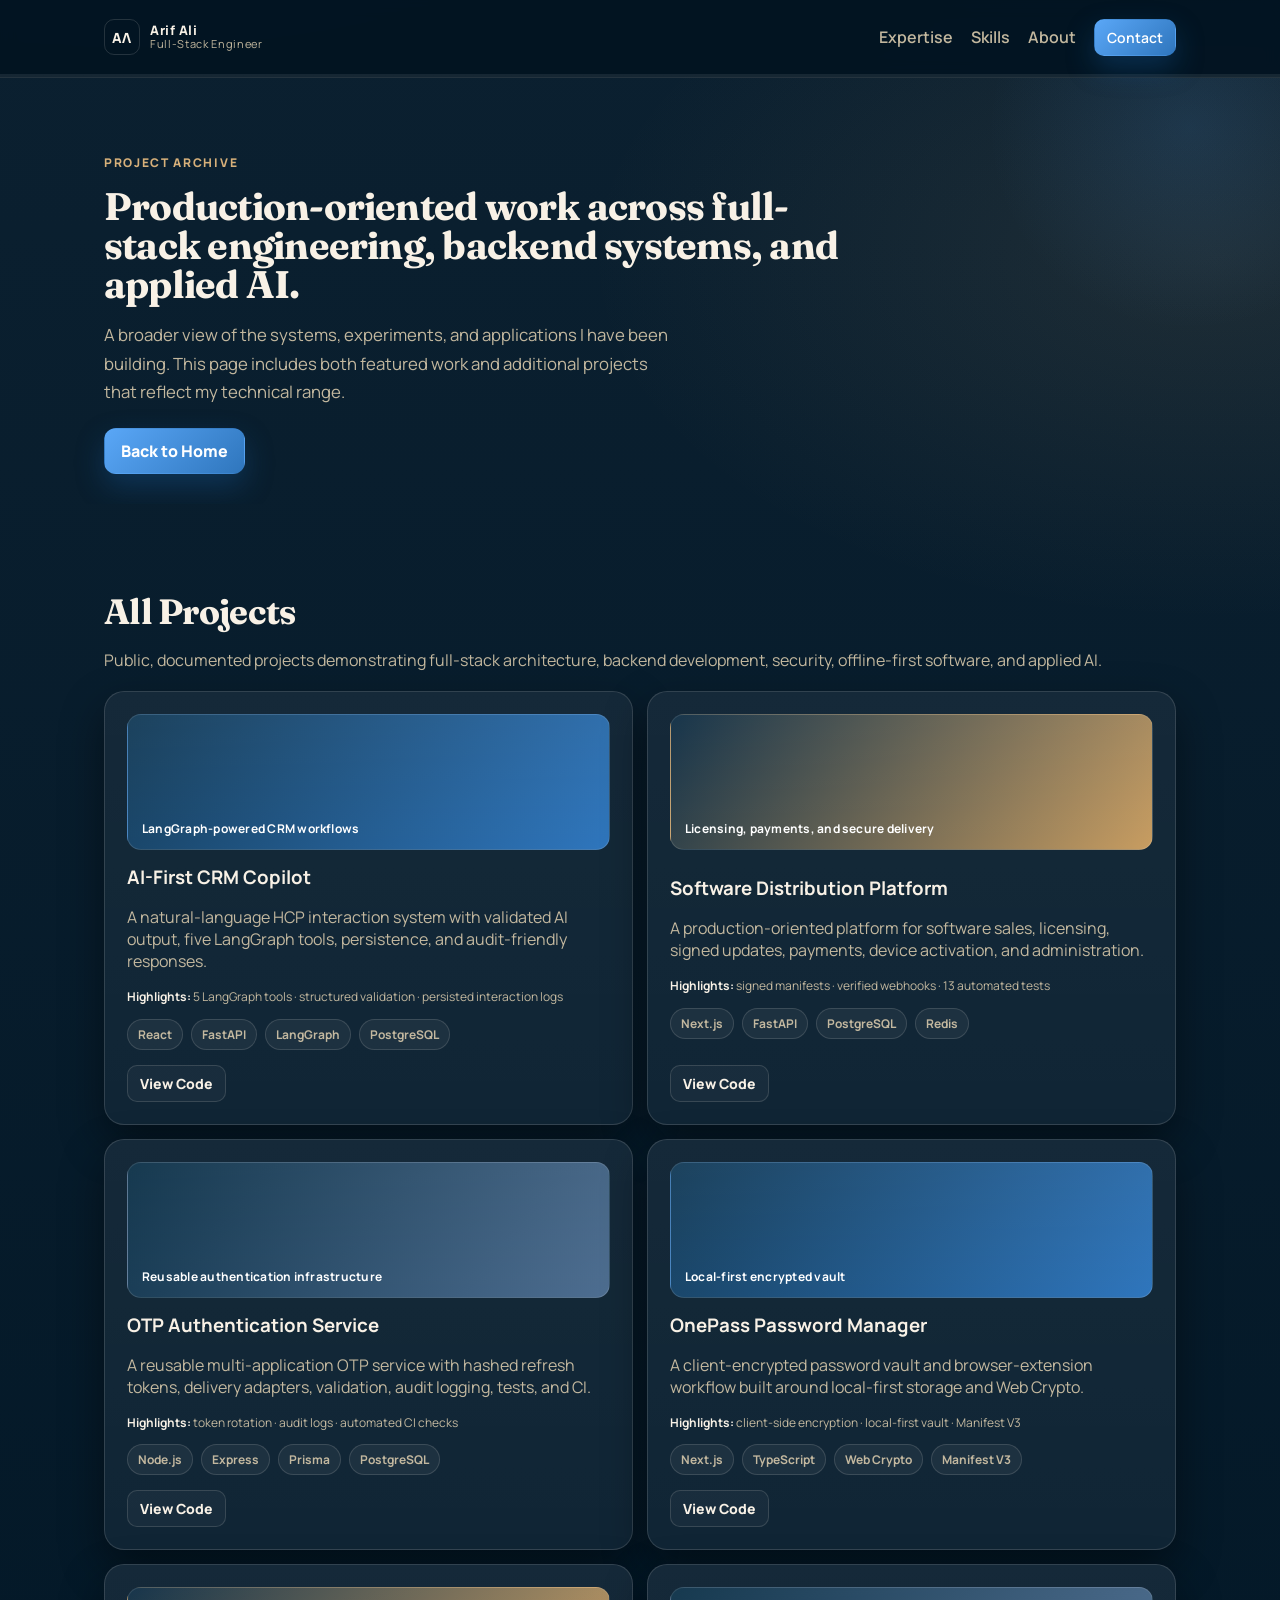
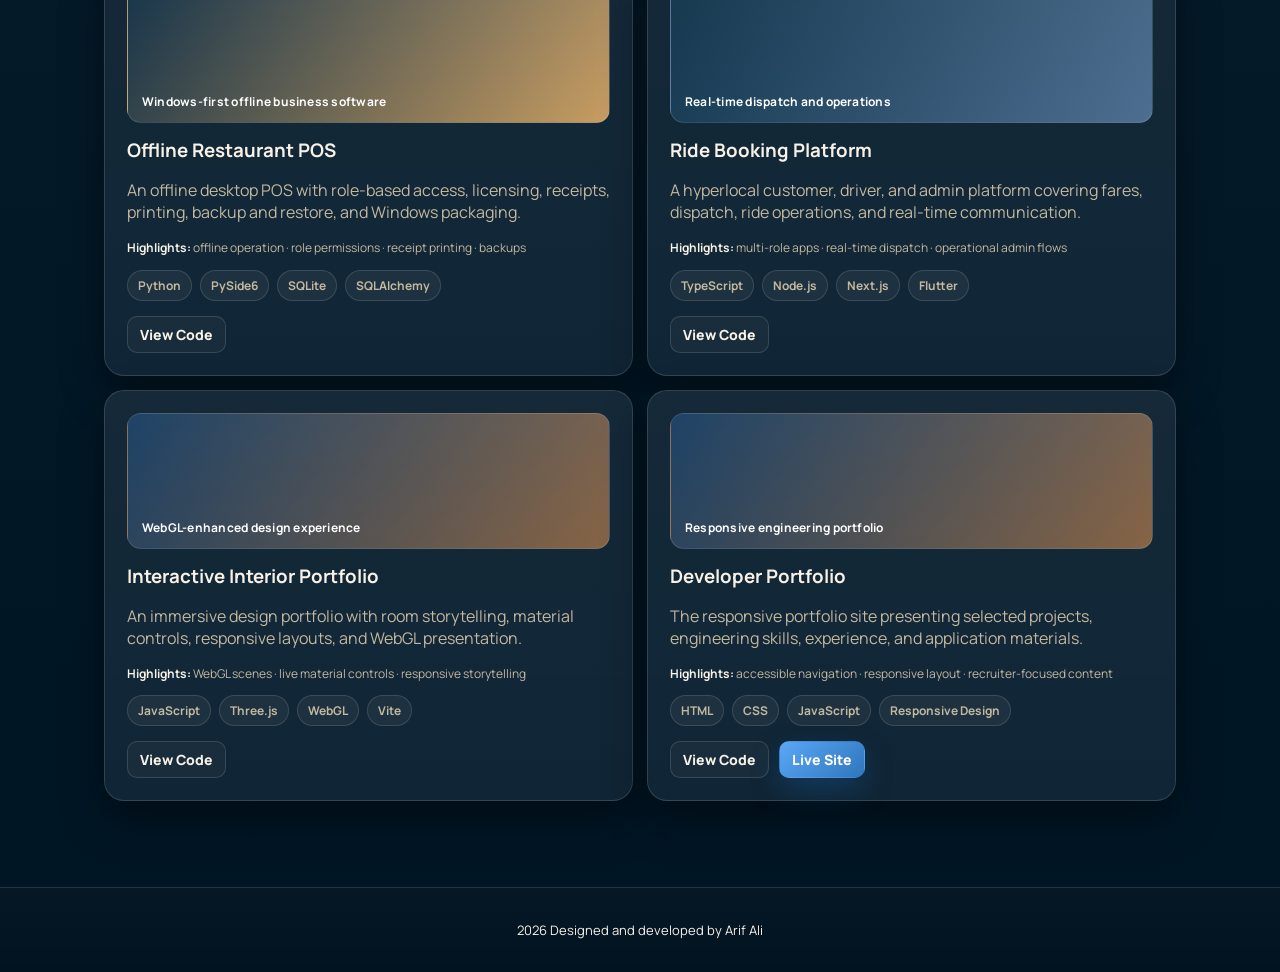
==== commit aeb97f0e: "Improve recruiter positioning and portfolio evidence" ====
--- a/projects.html
+++ b/projects.html
@@ -4,16 +4,16 @@
   <meta charset="utf-8" />
   <meta name="viewport" content="width=device-width, initial-scale=1" />
   <title>Projects | Arif Ali</title>
-  <meta name="description" content="Project archive of Arif Ali featuring web development, software, and AI/ML projects." />
+  <meta name="description" content="Production-oriented full-stack, backend, security, offline-first, and applied AI projects built by Arif Ali." />
   <meta name="author" content="Arif Ali" />
   <meta property="og:title" content="Projects | Arif Ali" />
-  <meta property="og:description" content="Project archive of Arif Ali featuring web development, software, and AI/ML projects." />
+  <meta property="og:description" content="Production-oriented full-stack, backend, security, offline-first, and applied AI projects built by Arif Ali." />
   <meta property="og:type" content="website" />
   <meta property="og:url" content="https://arifali.me/projects.html" />
   <meta property="og:image" content="https://arifali.me/og-image.png" />
   <meta name="twitter:card" content="summary_large_image" />
   <meta name="twitter:title" content="Projects | Arif Ali" />
-  <meta name="twitter:description" content="Project archive of Arif Ali featuring web development, software, and AI/ML projects." />
+  <meta name="twitter:description" content="Production-oriented full-stack, backend, security, offline-first, and applied AI projects built by Arif Ali." />
   <meta name="twitter:image" content="https://arifali.me/og-image.png" />
   <link rel="icon" type="image/svg+xml" href="data:image/svg+xml,%3Csvg xmlns='http://www.w3.org/2000/svg' viewBox='0 0 64 64'%3E%3Crect width='64' height='64' rx='14' fill='%23001524'/%3E%3Ctext x='50%25' y='54%25' text-anchor='middle' font-size='24' font-family='Arial' font-weight='700' fill='%23f8f1e6'%3EA%CE%9B%3C/text%3E%3C/svg%3E" />
   <link rel="preconnect" href="https://fonts.googleapis.com">
@@ -28,7 +28,7 @@
         <span class="brand-mark" aria-hidden="true">AΛ</span>
         <span class="brand-text">
           <strong>Arif Ali</strong>
-          <small>Software Engineer</small>
+          <small>Full-Stack Engineer</small>
         </span>
       </a>
       <button id="menuToggle" class="menu-toggle" type="button" aria-expanded="false" aria-controls="primaryMenu">Menu</button>
@@ -71,6 +71,7 @@
             <div class="project-top">
               <h3>AI-First CRM Copilot</h3>
               <p class="muted">A natural-language HCP interaction system with validated AI output, five LangGraph tools, persistence, and audit-friendly responses.</p>
+              <p class="project-proof"><strong>Highlights:</strong> 5 LangGraph tools · structured validation · persisted interaction logs</p>
               <div class="chips">
                 <span>React</span><span>FastAPI</span><span>LangGraph</span><span>PostgreSQL</span>
               </div>
@@ -87,6 +88,7 @@
             <div class="project-top">
               <h3>Software Distribution Platform</h3>
               <p class="muted">A production-oriented platform for software sales, licensing, signed updates, payments, device activation, and administration.</p>
+              <p class="project-proof"><strong>Highlights:</strong> signed manifests · verified webhooks · 13 automated tests</p>
               <div class="chips">
                 <span>Next.js</span><span>FastAPI</span><span>PostgreSQL</span><span>Redis</span>
               </div>
@@ -103,6 +105,7 @@
             <div class="project-top">
               <h3>OTP Authentication Service</h3>
               <p class="muted">A reusable multi-application OTP service with hashed refresh tokens, delivery adapters, validation, audit logging, tests, and CI.</p>
+              <p class="project-proof"><strong>Highlights:</strong> token rotation · audit logs · automated CI checks</p>
               <div class="chips">
                 <span>Node.js</span><span>Express</span><span>Prisma</span><span>PostgreSQL</span>
               </div>
@@ -119,6 +122,7 @@
             <div class="project-top">
               <h3>OnePass Password Manager</h3>
               <p class="muted">A client-encrypted password vault and browser-extension workflow built around local-first storage and Web Crypto.</p>
+              <p class="project-proof"><strong>Highlights:</strong> client-side encryption · local-first vault · Manifest V3</p>
               <div class="chips">
                 <span>Next.js</span><span>TypeScript</span><span>Web Crypto</span><span>Manifest V3</span>
               </div>
@@ -135,6 +139,7 @@
             <div class="project-top">
               <h3>Offline Restaurant POS</h3>
               <p class="muted">An offline desktop POS with role-based access, licensing, receipts, printing, backup and restore, and Windows packaging.</p>
+              <p class="project-proof"><strong>Highlights:</strong> offline operation · role permissions · receipt printing · backups</p>
               <div class="chips">
                 <span>Python</span><span>PySide6</span><span>SQLite</span><span>SQLAlchemy</span>
               </div>
@@ -151,6 +156,7 @@
             <div class="project-top">
               <h3>Ride Booking Platform</h3>
               <p class="muted">A hyperlocal customer, driver, and admin platform covering fares, dispatch, ride operations, and real-time communication.</p>
+              <p class="project-proof"><strong>Highlights:</strong> multi-role apps · real-time dispatch · operational admin flows</p>
               <div class="chips">
                 <span>TypeScript</span><span>Node.js</span><span>Next.js</span><span>Flutter</span>
               </div>
@@ -167,6 +173,7 @@
             <div class="project-top">
               <h3>Interactive Interior Portfolio</h3>
               <p class="muted">An immersive design portfolio with room storytelling, material controls, responsive layouts, and WebGL presentation.</p>
+              <p class="project-proof"><strong>Highlights:</strong> WebGL scenes · live material controls · responsive storytelling</p>
               <div class="chips">
                 <span>JavaScript</span><span>Three.js</span><span>WebGL</span><span>Vite</span>
               </div>
@@ -183,6 +190,7 @@
             <div class="project-top">
               <h3>Developer Portfolio</h3>
               <p class="muted">The responsive portfolio site presenting selected projects, engineering skills, experience, and application materials.</p>
+              <p class="project-proof"><strong>Highlights:</strong> accessible navigation · responsive layout · recruiter-focused content</p>
               <div class="chips">
                 <span>HTML</span><span>CSS</span><span>JavaScript</span><span>Responsive Design</span>
               </div>
@@ -209,4 +217,3 @@
   <!-- Cloudflare Web Analytics --><script defer src='https://static.cloudflareinsights.com/beacon.min.js' data-cf-beacon='{"token": "a621b41dcdbb49bc8793217a2a3b20c9"}'></script><!-- End Cloudflare Web Analytics -->
 </body>
 </html>
-
--- a/style.css
+++ b/style.css
@@ -178,6 +178,32 @@
 .cta,.links{display:flex;flex-wrap:wrap;gap:12px}
 .cta{margin-top:22px}
 .links{margin-top:16px;color:var(--muted);font-weight:600}
+.availability{
+  display:flex;
+  flex-wrap:wrap;
+  gap:8px;
+  margin-top:18px;
+}
+.availability span{
+  display:inline-flex;
+  align-items:center;
+  gap:7px;
+  padding:7px 10px;
+  border:1px solid var(--line);
+  border-radius:999px;
+  background:var(--ghost-bg);
+  color:var(--muted);
+  font-size:12px;
+  font-weight:700;
+}
+.availability span::before{
+  content:"";
+  width:7px;
+  height:7px;
+  border-radius:50%;
+  background:#63d5a5;
+  box-shadow:0 0 0 4px rgba(99,213,165,.1);
+}
 
 .btn{
   display:inline-flex;
@@ -440,6 +466,13 @@
 .visual-stock{background:linear-gradient(130deg, #102f46, #c89d61)}
 .visual-social{background:linear-gradient(130deg, #0f334a, #4e6e91)}
 .project h3{margin:0}
+.project-proof{
+  margin:10px 0 0;
+  color:var(--muted);
+  font-size:12px;
+  line-height:1.55;
+}
+.project-proof strong{color:var(--ink)}
 .project-actions{display:flex;gap:10px;margin-top:15px;flex-wrap:wrap}
 .project a[aria-disabled="true"]{opacity:.55;pointer-events:none}
 
@@ -564,4 +597,3 @@
   .section{padding:70px 0}
   .hero{padding-top:58px}
 }
-
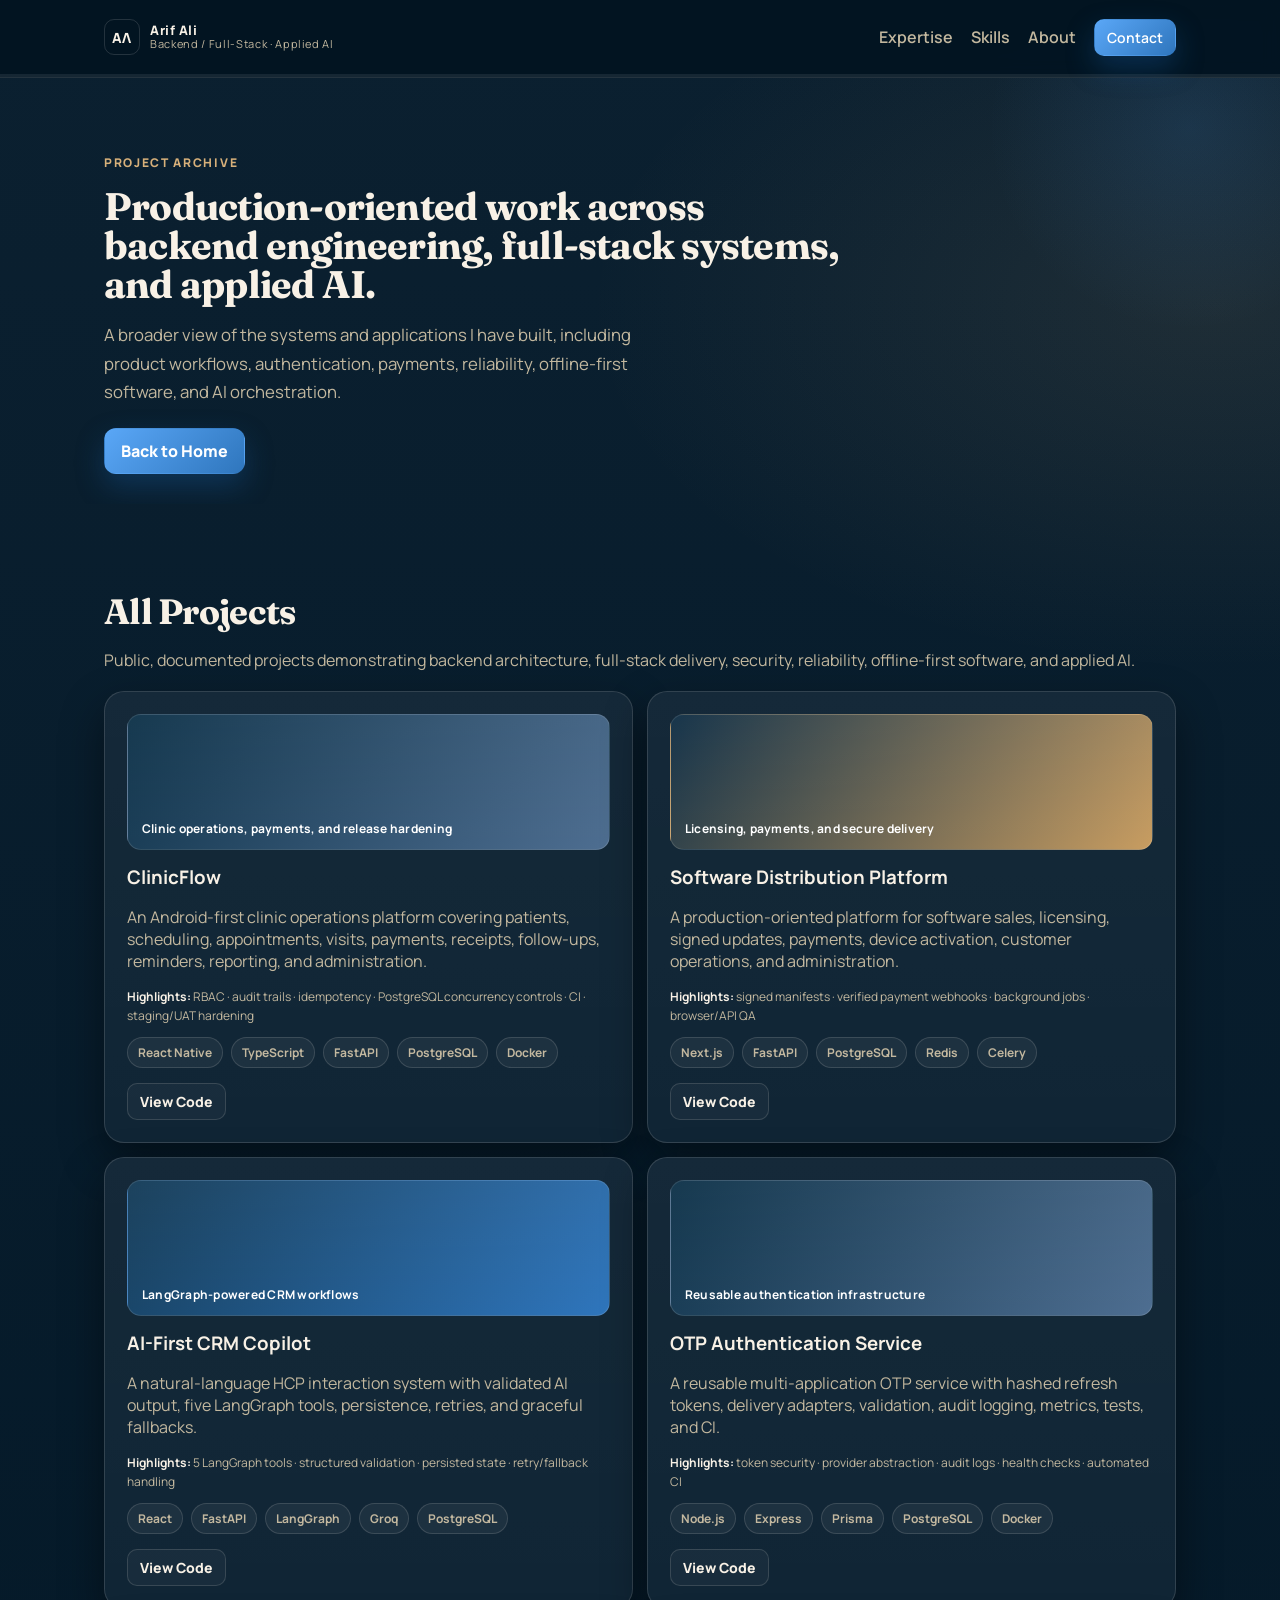
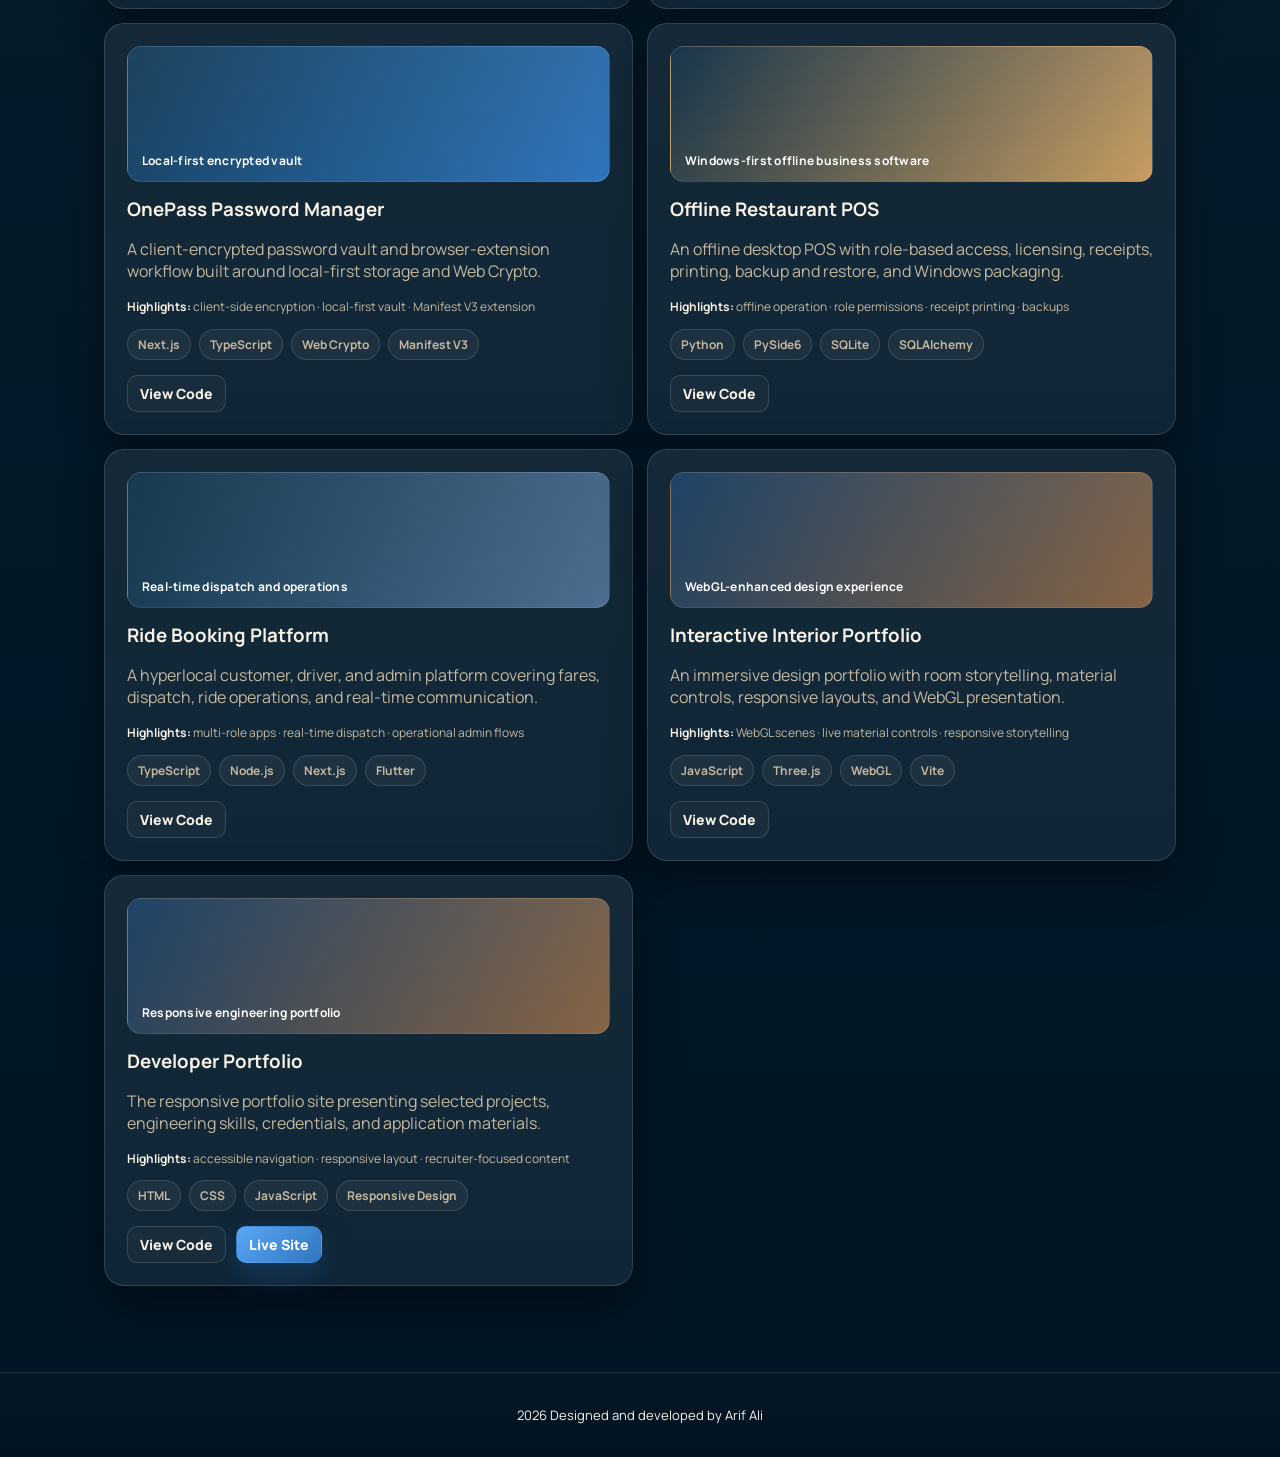
==== commit aa906112: "feat: add ClinicFlow to project archive" ====
--- a/projects.html
+++ b/projects.html
@@ -1,19 +1,19 @@
-﻿<!doctype html>
+<!doctype html>
 <html lang="en">
 <head>
   <meta charset="utf-8" />
   <meta name="viewport" content="width=device-width, initial-scale=1" />
   <title>Projects | Arif Ali</title>
-  <meta name="description" content="Production-oriented full-stack, backend, security, offline-first, and applied AI projects built by Arif Ali." />
+  <meta name="description" content="Production-oriented backend, full-stack, security, offline-first, and applied AI projects built by Arif Ali." />
   <meta name="author" content="Arif Ali" />
   <meta property="og:title" content="Projects | Arif Ali" />
-  <meta property="og:description" content="Production-oriented full-stack, backend, security, offline-first, and applied AI projects built by Arif Ali." />
+  <meta property="og:description" content="Production-oriented backend, full-stack, security, offline-first, and applied AI projects built by Arif Ali." />
   <meta property="og:type" content="website" />
   <meta property="og:url" content="https://arifali.me/projects.html" />
   <meta property="og:image" content="https://arifali.me/og-image.png" />
   <meta name="twitter:card" content="summary_large_image" />
   <meta name="twitter:title" content="Projects | Arif Ali" />
-  <meta name="twitter:description" content="Production-oriented full-stack, backend, security, offline-first, and applied AI projects built by Arif Ali." />
+  <meta name="twitter:description" content="Production-oriented backend, full-stack, security, offline-first, and applied AI projects built by Arif Ali." />
   <meta name="twitter:image" content="https://arifali.me/og-image.png" />
   <link rel="icon" type="image/svg+xml" href="data:image/svg+xml,%3Csvg xmlns='http://www.w3.org/2000/svg' viewBox='0 0 64 64'%3E%3Crect width='64' height='64' rx='14' fill='%23001524'/%3E%3Ctext x='50%25' y='54%25' text-anchor='middle' font-size='24' font-family='Arial' font-weight='700' fill='%23f8f1e6'%3EA%CE%9B%3C/text%3E%3C/svg%3E" />
   <link rel="preconnect" href="https://fonts.googleapis.com">
@@ -28,7 +28,7 @@
         <span class="brand-mark" aria-hidden="true">AΛ</span>
         <span class="brand-text">
           <strong>Arif Ali</strong>
-          <small>Full-Stack Engineer</small>
+          <small>Backend / Full-Stack · Applied AI</small>
         </span>
       </a>
       <button id="menuToggle" class="menu-toggle" type="button" aria-expanded="false" aria-controls="primaryMenu">Menu</button>
@@ -47,8 +47,8 @@
       <div class="container">
         <div class="page-intro reveal">
           <p class="eyebrow">Project Archive</p>
-          <h1 class="h1">Production-oriented work across full-stack engineering, backend systems, and applied AI.</h1>
-          <p class="sub">A broader view of the systems, experiments, and applications I have been building. This page includes both featured work and additional projects that reflect my technical range.</p>
+          <h1 class="h1">Production-oriented work across backend engineering, full-stack systems, and applied AI.</h1>
+          <p class="sub">A broader view of the systems and applications I have built, including product workflows, authentication, payments, reliability, offline-first software, and AI orchestration.</p>
           <div class="cta">
             <a class="btn" href="index.html#projects">Back to Home</a>
           </div>
@@ -60,140 +60,105 @@
       <div class="container">
         <div class="section-head reveal">
           <h2 class="h2">All Projects</h2>
-          <p class="muted">Public, documented projects demonstrating full-stack architecture, backend development, security, offline-first software, and applied AI.</p>
+          <p class="muted">Public, documented projects demonstrating backend architecture, full-stack delivery, security, reliability, offline-first software, and applied AI.</p>
         </div>
 
         <div class="grid">
           <article class="card project reveal">
-            <div class="project-visual visual-nlp">
-              <span>LangGraph-powered CRM workflows</span>
+            <div class="project-visual visual-social"><span>Clinic operations, payments, and release hardening</span></div>
+            <div class="project-top">
+              <h3>ClinicFlow</h3>
+              <p class="muted">An Android-first clinic operations platform covering patients, scheduling, appointments, visits, payments, receipts, follow-ups, reminders, reporting, and administration.</p>
+              <p class="project-proof"><strong>Highlights:</strong> RBAC · audit trails · idempotency · PostgreSQL concurrency controls · CI · staging/UAT hardening</p>
+              <div class="chips"><span>React Native</span><span>TypeScript</span><span>FastAPI</span><span>PostgreSQL</span><span>Docker</span></div>
             </div>
-            <div class="project-top">
-              <h3>AI-First CRM Copilot</h3>
-              <p class="muted">A natural-language HCP interaction system with validated AI output, five LangGraph tools, persistence, and audit-friendly responses.</p>
-              <p class="project-proof"><strong>Highlights:</strong> 5 LangGraph tools · structured validation · persisted interaction logs</p>
-              <div class="chips">
-                <span>React</span><span>FastAPI</span><span>LangGraph</span><span>PostgreSQL</span>
-              </div>
-            </div>
-            <div class="project-actions">
-              <a class="btn btn-sm btn-ghost" href="https://github.com/Er-Arif/ai-crm-copilot" target="_blank" rel="noopener noreferrer">View Code</a>
-            </div>
+            <div class="project-actions"><a class="btn btn-sm btn-ghost" href="https://github.com/Er-Arif/clinicflow" target="_blank" rel="noopener noreferrer">View Code</a></div>
           </article>
 
           <article class="card project reveal">
-            <div class="project-visual visual-stock">
-              <span>Licensing, payments, and secure delivery</span>
-            </div>
+            <div class="project-visual visual-stock"><span>Licensing, payments, and secure delivery</span></div>
             <div class="project-top">
               <h3>Software Distribution Platform</h3>
-              <p class="muted">A production-oriented platform for software sales, licensing, signed updates, payments, device activation, and administration.</p>
-              <p class="project-proof"><strong>Highlights:</strong> signed manifests · verified webhooks · 13 automated tests</p>
-              <div class="chips">
-                <span>Next.js</span><span>FastAPI</span><span>PostgreSQL</span><span>Redis</span>
-              </div>
+              <p class="muted">A production-oriented platform for software sales, licensing, signed updates, payments, device activation, customer operations, and administration.</p>
+              <p class="project-proof"><strong>Highlights:</strong> signed manifests · verified payment webhooks · background jobs · browser/API QA</p>
+              <div class="chips"><span>Next.js</span><span>FastAPI</span><span>PostgreSQL</span><span>Redis</span><span>Celery</span></div>
             </div>
-            <div class="project-actions">
-              <a class="btn btn-sm btn-ghost" href="https://github.com/Er-Arif/software-distribution-platform" target="_blank" rel="noopener noreferrer">View Code</a>
-            </div>
+            <div class="project-actions"><a class="btn btn-sm btn-ghost" href="https://github.com/Er-Arif/software-distribution-platform" target="_blank" rel="noopener noreferrer">View Code</a></div>
           </article>
 
           <article class="card project reveal">
-            <div class="project-visual visual-social">
-              <span>Reusable authentication infrastructure</span>
+            <div class="project-visual visual-nlp"><span>LangGraph-powered CRM workflows</span></div>
+            <div class="project-top">
+              <h3>AI-First CRM Copilot</h3>
+              <p class="muted">A natural-language HCP interaction system with validated AI output, five LangGraph tools, persistence, retries, and graceful fallbacks.</p>
+              <p class="project-proof"><strong>Highlights:</strong> 5 LangGraph tools · structured validation · persisted state · retry/fallback handling</p>
+              <div class="chips"><span>React</span><span>FastAPI</span><span>LangGraph</span><span>Groq</span><span>PostgreSQL</span></div>
             </div>
-            <div class="project-top">
-              <h3>OTP Authentication Service</h3>
-              <p class="muted">A reusable multi-application OTP service with hashed refresh tokens, delivery adapters, validation, audit logging, tests, and CI.</p>
-              <p class="project-proof"><strong>Highlights:</strong> token rotation · audit logs · automated CI checks</p>
-              <div class="chips">
-                <span>Node.js</span><span>Express</span><span>Prisma</span><span>PostgreSQL</span>
-              </div>
-            </div>
-            <div class="project-actions">
-              <a class="btn btn-sm btn-ghost" href="https://github.com/Er-Arif/otp-auth-service" target="_blank" rel="noopener noreferrer">View Code</a>
-            </div>
+            <div class="project-actions"><a class="btn btn-sm btn-ghost" href="https://github.com/Er-Arif/ai-crm-copilot" target="_blank" rel="noopener noreferrer">View Code</a></div>
           </article>
 
           <article class="card project reveal">
-            <div class="project-visual visual-nlp">
-              <span>Local-first encrypted vault</span>
+            <div class="project-visual visual-social"><span>Reusable authentication infrastructure</span></div>
+            <div class="project-top">
+              <h3>OTP Authentication Service</h3>
+              <p class="muted">A reusable multi-application OTP service with hashed refresh tokens, delivery adapters, validation, audit logging, metrics, tests, and CI.</p>
+              <p class="project-proof"><strong>Highlights:</strong> token security · provider abstraction · audit logs · health checks · automated CI</p>
+              <div class="chips"><span>Node.js</span><span>Express</span><span>Prisma</span><span>PostgreSQL</span><span>Docker</span></div>
             </div>
+            <div class="project-actions"><a class="btn btn-sm btn-ghost" href="https://github.com/Er-Arif/otp-auth-service" target="_blank" rel="noopener noreferrer">View Code</a></div>
+          </article>
+
+          <article class="card project reveal">
+            <div class="project-visual visual-nlp"><span>Local-first encrypted vault</span></div>
             <div class="project-top">
               <h3>OnePass Password Manager</h3>
               <p class="muted">A client-encrypted password vault and browser-extension workflow built around local-first storage and Web Crypto.</p>
-              <p class="project-proof"><strong>Highlights:</strong> client-side encryption · local-first vault · Manifest V3</p>
-              <div class="chips">
-                <span>Next.js</span><span>TypeScript</span><span>Web Crypto</span><span>Manifest V3</span>
-              </div>
+              <p class="project-proof"><strong>Highlights:</strong> client-side encryption · local-first vault · Manifest V3 extension</p>
+              <div class="chips"><span>Next.js</span><span>TypeScript</span><span>Web Crypto</span><span>Manifest V3</span></div>
             </div>
-            <div class="project-actions">
-              <a class="btn btn-sm btn-ghost" href="https://github.com/Er-Arif/onepass-password-manager" target="_blank" rel="noopener noreferrer">View Code</a>
-            </div>
+            <div class="project-actions"><a class="btn btn-sm btn-ghost" href="https://github.com/Er-Arif/onepass-password-manager" target="_blank" rel="noopener noreferrer">View Code</a></div>
           </article>
 
           <article class="card project reveal">
-            <div class="project-visual visual-stock">
-              <span>Windows-first offline business software</span>
-            </div>
+            <div class="project-visual visual-stock"><span>Windows-first offline business software</span></div>
             <div class="project-top">
               <h3>Offline Restaurant POS</h3>
               <p class="muted">An offline desktop POS with role-based access, licensing, receipts, printing, backup and restore, and Windows packaging.</p>
               <p class="project-proof"><strong>Highlights:</strong> offline operation · role permissions · receipt printing · backups</p>
-              <div class="chips">
-                <span>Python</span><span>PySide6</span><span>SQLite</span><span>SQLAlchemy</span>
-              </div>
+              <div class="chips"><span>Python</span><span>PySide6</span><span>SQLite</span><span>SQLAlchemy</span></div>
             </div>
-            <div class="project-actions">
-              <a class="btn btn-sm btn-ghost" href="https://github.com/Er-Arif/offline-restaurant-pos" target="_blank" rel="noopener noreferrer">View Code</a>
-            </div>
+            <div class="project-actions"><a class="btn btn-sm btn-ghost" href="https://github.com/Er-Arif/offline-restaurant-pos" target="_blank" rel="noopener noreferrer">View Code</a></div>
           </article>
 
           <article class="card project reveal">
-            <div class="project-visual visual-social">
-              <span>Real-time dispatch and operations</span>
-            </div>
+            <div class="project-visual visual-social"><span>Real-time dispatch and operations</span></div>
             <div class="project-top">
               <h3>Ride Booking Platform</h3>
               <p class="muted">A hyperlocal customer, driver, and admin platform covering fares, dispatch, ride operations, and real-time communication.</p>
               <p class="project-proof"><strong>Highlights:</strong> multi-role apps · real-time dispatch · operational admin flows</p>
-              <div class="chips">
-                <span>TypeScript</span><span>Node.js</span><span>Next.js</span><span>Flutter</span>
-              </div>
+              <div class="chips"><span>TypeScript</span><span>Node.js</span><span>Next.js</span><span>Flutter</span></div>
             </div>
-            <div class="project-actions">
-              <a class="btn btn-sm btn-ghost" href="https://github.com/Er-Arif/ride-booking-platform" target="_blank" rel="noopener noreferrer">View Code</a>
-            </div>
+            <div class="project-actions"><a class="btn btn-sm btn-ghost" href="https://github.com/Er-Arif/ride-booking-platform" target="_blank" rel="noopener noreferrer">View Code</a></div>
           </article>
 
           <article class="card project reveal">
-            <div class="project-visual visual-photo">
-              <span>WebGL-enhanced design experience</span>
-            </div>
+            <div class="project-visual visual-photo"><span>WebGL-enhanced design experience</span></div>
             <div class="project-top">
               <h3>Interactive Interior Portfolio</h3>
               <p class="muted">An immersive design portfolio with room storytelling, material controls, responsive layouts, and WebGL presentation.</p>
               <p class="project-proof"><strong>Highlights:</strong> WebGL scenes · live material controls · responsive storytelling</p>
-              <div class="chips">
-                <span>JavaScript</span><span>Three.js</span><span>WebGL</span><span>Vite</span>
-              </div>
+              <div class="chips"><span>JavaScript</span><span>Three.js</span><span>WebGL</span><span>Vite</span></div>
             </div>
-            <div class="project-actions">
-              <a class="btn btn-sm btn-ghost" href="https://github.com/Er-Arif/interactive-interior-portfolio" target="_blank" rel="noopener noreferrer">View Code</a>
-            </div>
+            <div class="project-actions"><a class="btn btn-sm btn-ghost" href="https://github.com/Er-Arif/interactive-interior-portfolio" target="_blank" rel="noopener noreferrer">View Code</a></div>
           </article>
 
           <article class="card project reveal">
-            <div class="project-visual visual-photo">
-              <span>Responsive engineering portfolio</span>
-            </div>
+            <div class="project-visual visual-photo"><span>Responsive engineering portfolio</span></div>
             <div class="project-top">
               <h3>Developer Portfolio</h3>
-              <p class="muted">The responsive portfolio site presenting selected projects, engineering skills, experience, and application materials.</p>
+              <p class="muted">The responsive portfolio site presenting selected projects, engineering skills, credentials, and application materials.</p>
               <p class="project-proof"><strong>Highlights:</strong> accessible navigation · responsive layout · recruiter-focused content</p>
-              <div class="chips">
-                <span>HTML</span><span>CSS</span><span>JavaScript</span><span>Responsive Design</span>
-              </div>
+              <div class="chips"><span>HTML</span><span>CSS</span><span>JavaScript</span><span>Responsive Design</span></div>
             </div>
             <div class="project-actions">
               <a class="btn btn-sm btn-ghost" href="https://github.com/Er-Arif/developer-portfolio" target="_blank" rel="noopener noreferrer">View Code</a>
@@ -206,11 +171,7 @@
   </main>
 
   <footer class="footer">
-    <div class="container footer-inner">
-      <div class="footer-bottom">
-        <p class="footer-status"><span id="year"></span> Designed and developed by Arif Ali</p>
-      </div>
-    </div>
+    <div class="container footer-inner"><div class="footer-bottom"><p class="footer-status"><span id="year"></span> Designed and developed by Arif Ali</p></div></div>
   </footer>
 
   <script src="script.js"></script>
--- a/style.css
+++ b/style.css
@@ -597,3 +597,7 @@
   .section{padding:70px 0}
   .hero{padding-top:58px}
 }
+
+.certification-details{margin-top:24px}
+.certification-details summary{cursor:pointer;font-weight:700}
+.sr-only{position:absolute;width:1px;height:1px;padding:0;margin:-1px;overflow:hidden;clip:rect(0,0,0,0);white-space:nowrap;border:0}
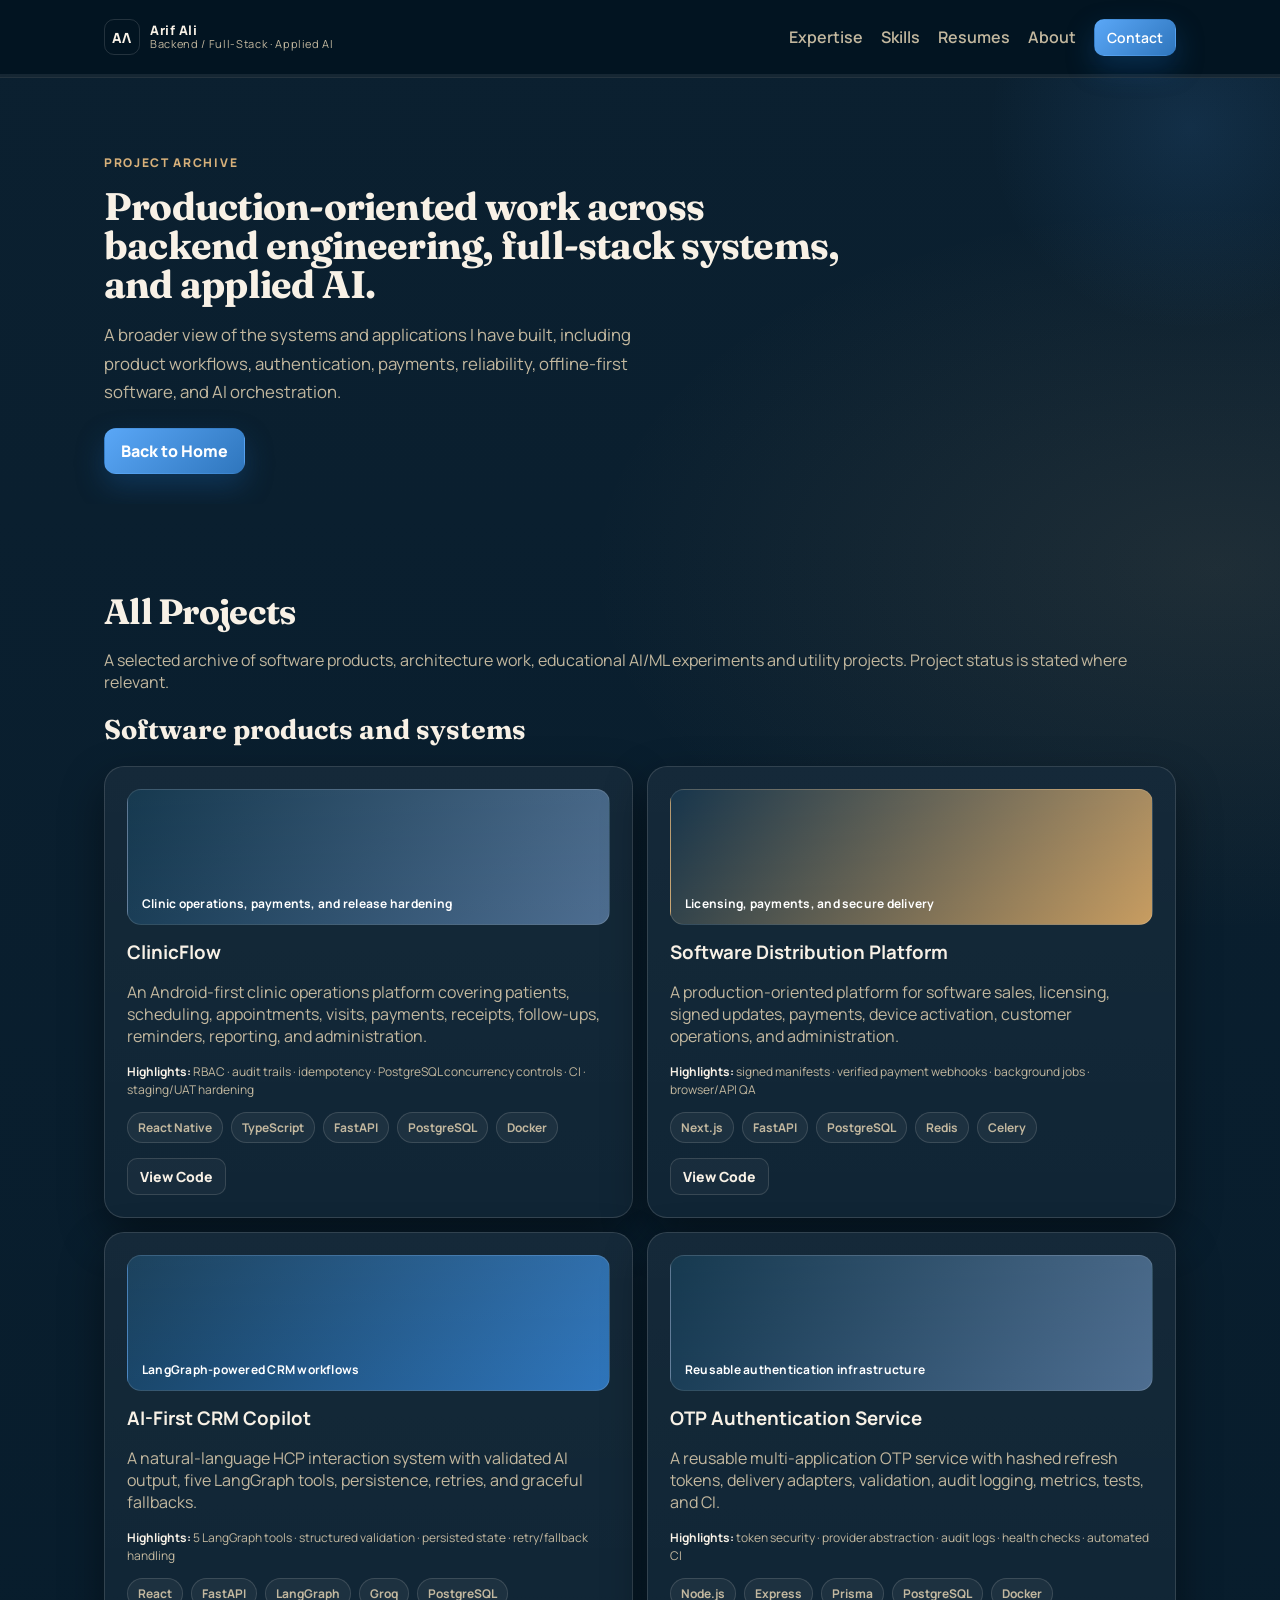
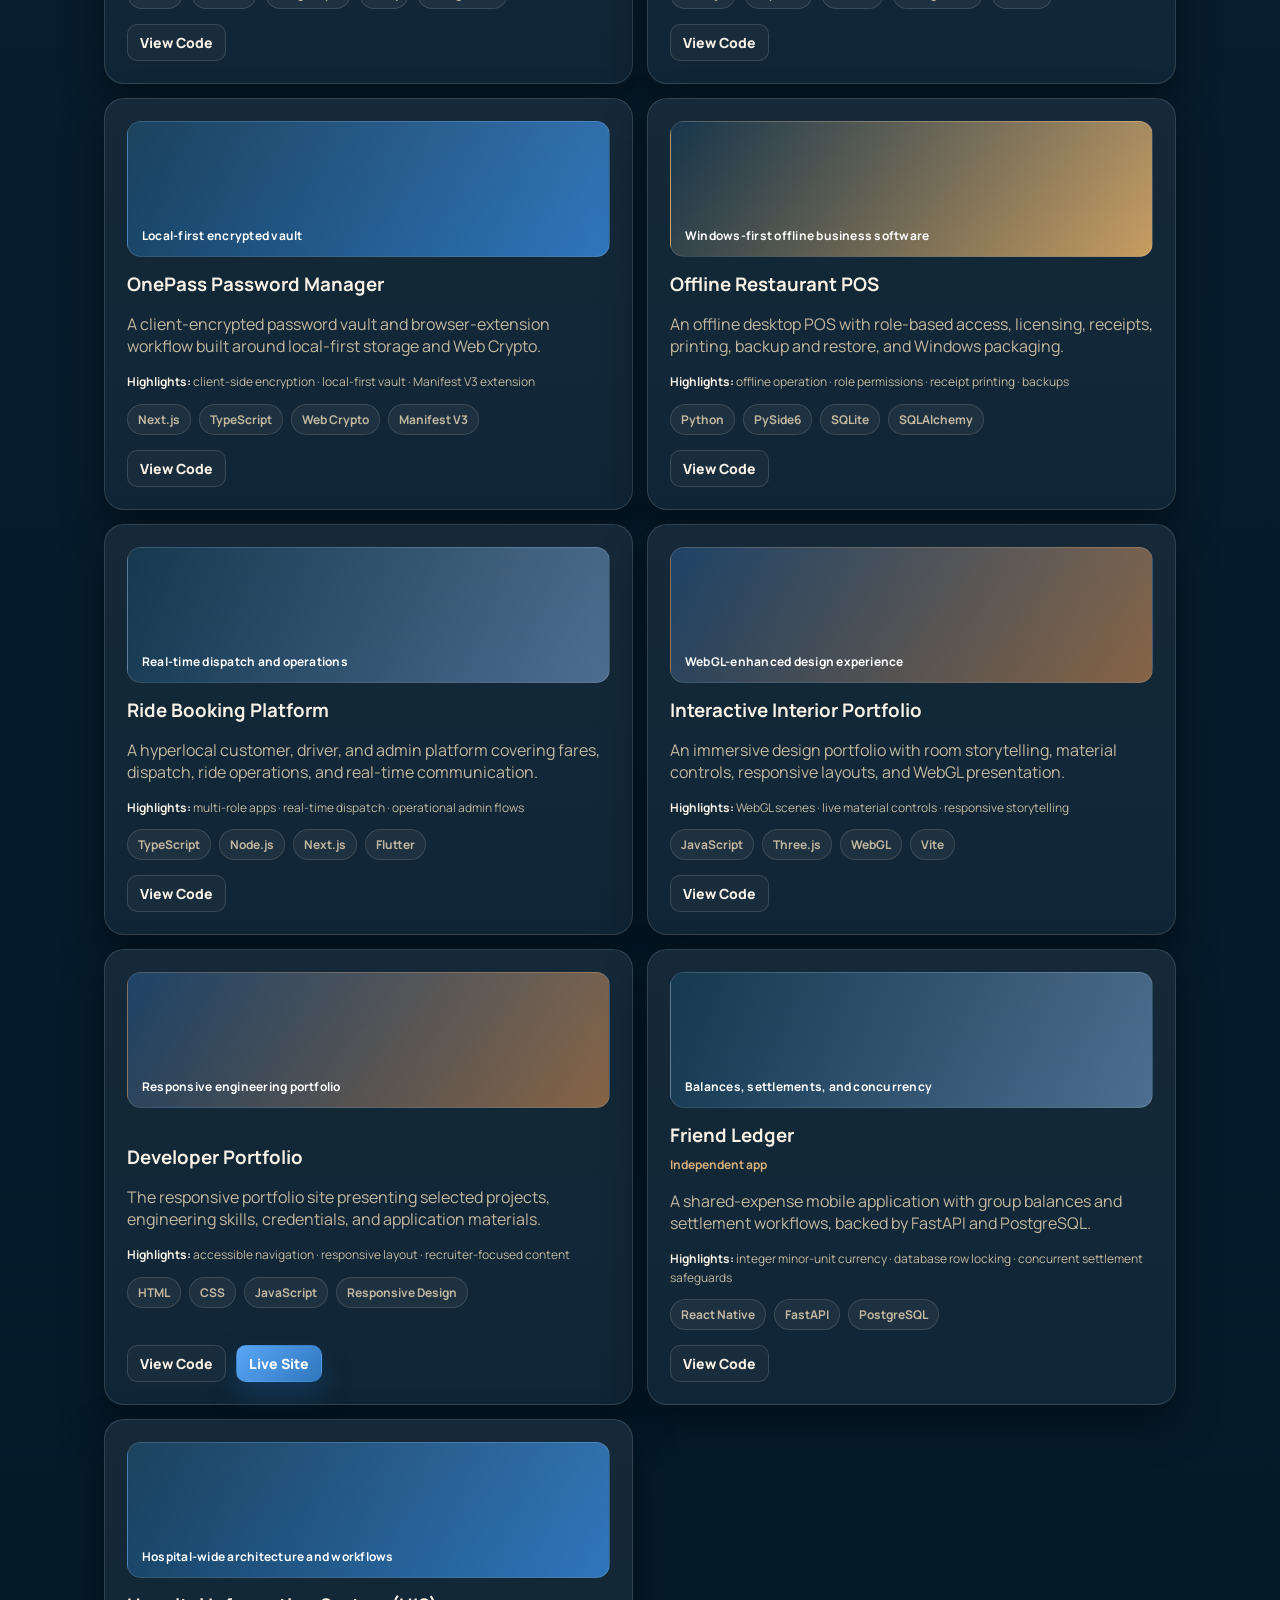
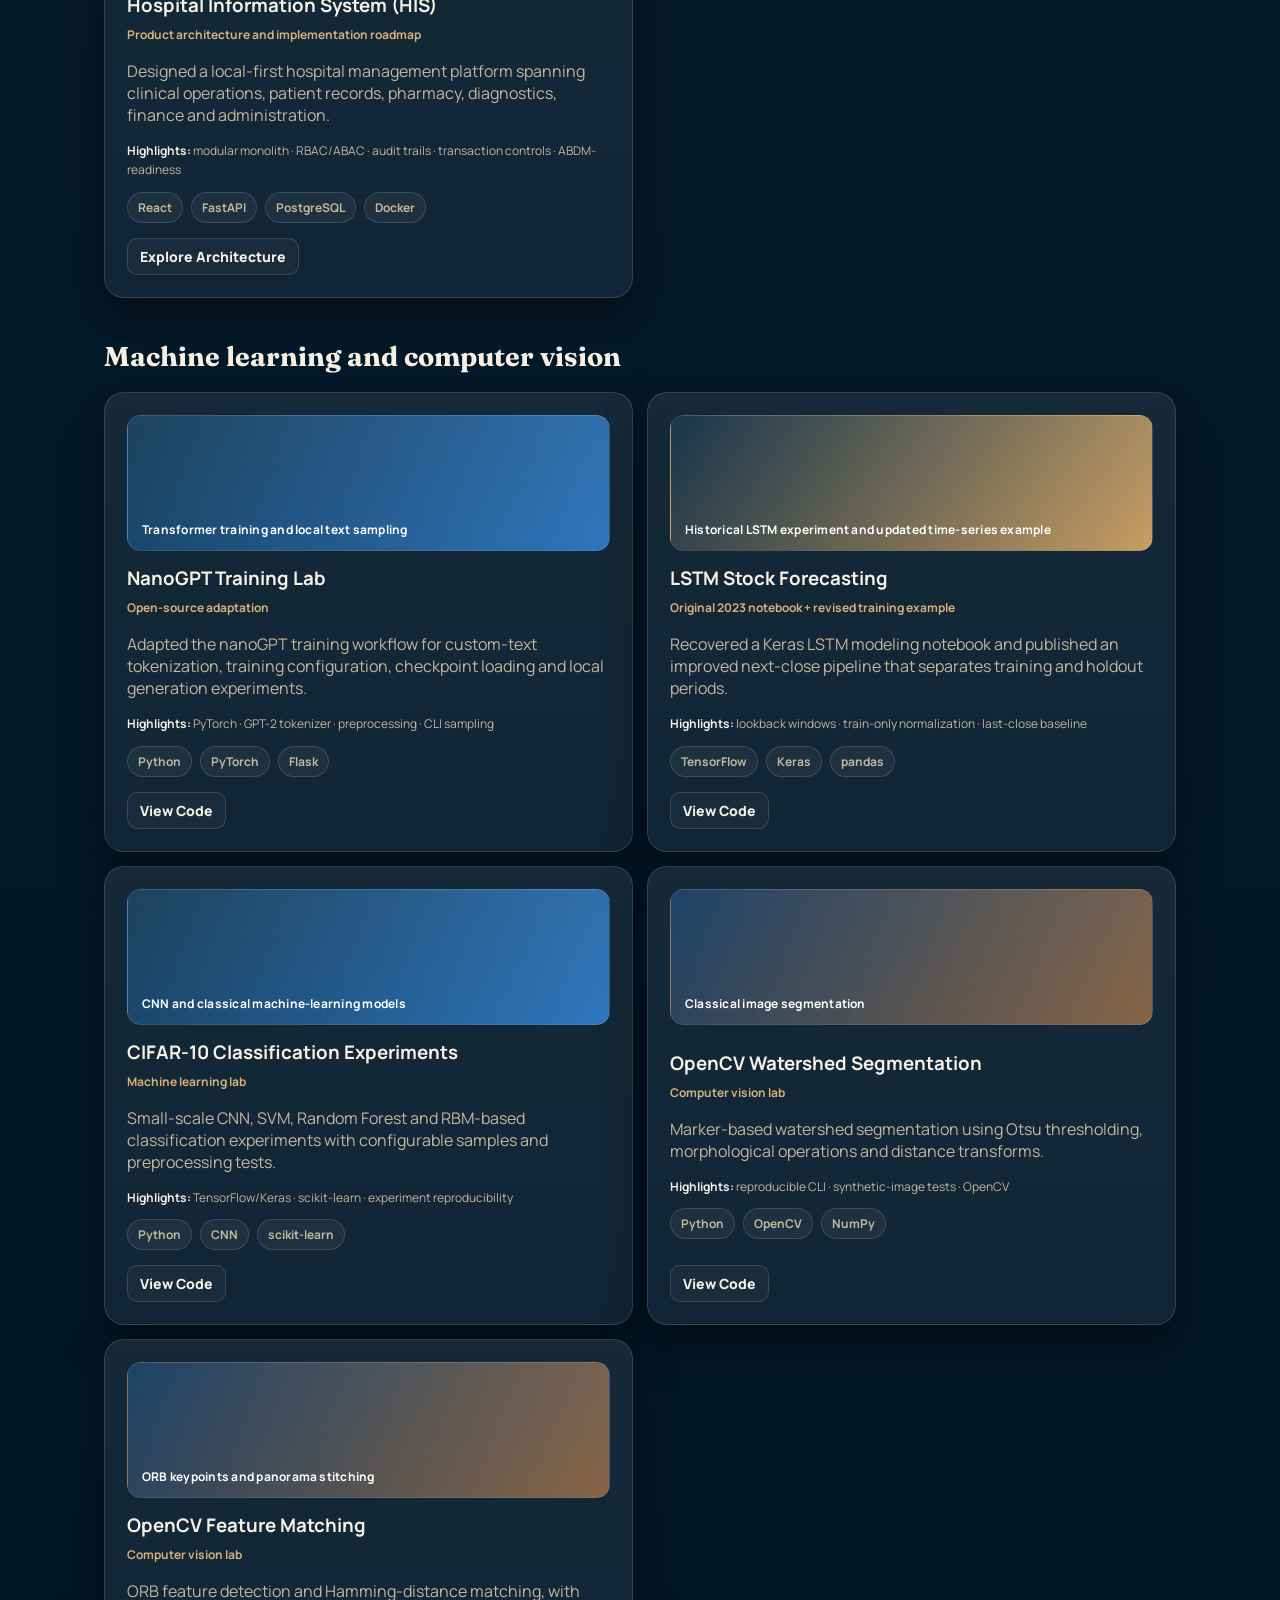
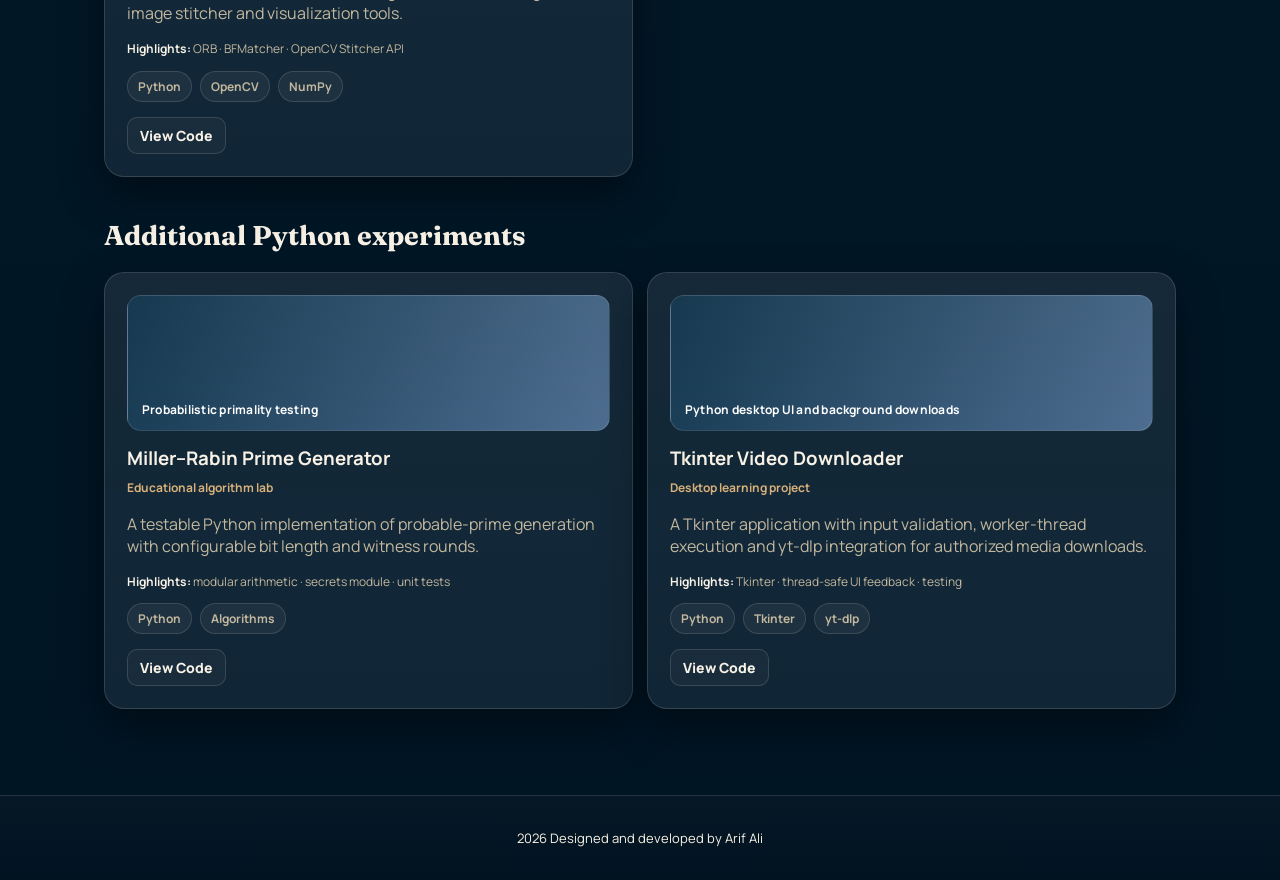
==== commit 217e69ff: "feat: refresh portfolio projects, international availability and recruiter resumes" ====
--- a/projects.html
+++ b/projects.html
@@ -35,6 +35,7 @@
       <nav class="menu" id="primaryMenu" aria-label="Primary">
         <a href="index.html#expertise">Expertise</a>
         <a href="index.html#skills">Skills</a>
+        <a href="index.html#resumes">Resumes</a>
         <a href="index.html#about">About</a>
         <a href="index.html#contact" class="btn btn-sm">Contact</a>
       </nav>
@@ -60,10 +61,11 @@
       <div class="container">
         <div class="section-head reveal">
           <h2 class="h2">All Projects</h2>
-          <p class="muted">Public, documented projects demonstrating backend architecture, full-stack delivery, security, reliability, offline-first software, and applied AI.</p>
+          <p class="muted">A selected archive of software products, architecture work, educational AI/ML experiments and utility projects. Project status is stated where relevant.</p>
         </div>
 
         <div class="grid">
+          <h3 class="project-group-heading" id="software-products">Software products and systems</h3>
           <article class="card project reveal">
             <div class="project-visual visual-social"><span>Clinic operations, payments, and release hardening</span></div>
             <div class="project-top">
@@ -165,6 +167,110 @@
               <a class="btn btn-sm" href="https://arifali.me/" target="_blank" rel="noopener noreferrer">Live Site</a>
             </div>
           </article>
+
+          <article class="card project reveal">
+            <div class="project-visual visual-social"><span>Balances, settlements, and concurrency</span></div>
+            <div class="project-top">
+              <h3>Friend Ledger</h3>
+              <p class="project-status">Independent app</p>
+              <p class="muted">A shared-expense mobile application with group balances and settlement workflows, backed by FastAPI and PostgreSQL.</p>
+              <p class="project-proof"><strong>Highlights:</strong> integer minor-unit currency · database row locking · concurrent settlement safeguards</p>
+              <div class="chips"><span>React Native</span><span>FastAPI</span><span>PostgreSQL</span></div>
+            </div>
+            <div class="project-actions"><a class="btn btn-sm btn-ghost" href="https://github.com/Er-Arif/friend-ledger" target="_blank" rel="noopener noreferrer">View Code</a></div>
+          </article>
+
+          <article class="card project reveal">
+            <div class="project-visual visual-nlp"><span>Hospital-wide architecture and workflows</span></div>
+            <div class="project-top">
+              <h3>Hospital Information System (HIS)</h3>
+              <p class="project-status">Product architecture and implementation roadmap</p>
+              <p class="muted">Designed a local-first hospital management platform spanning clinical operations, patient records, pharmacy, diagnostics, finance and administration.</p>
+              <p class="project-proof"><strong>Highlights:</strong> modular monolith · RBAC/ABAC · audit trails · transaction controls · ABDM-readiness</p>
+              <div class="chips"><span>React</span><span>FastAPI</span><span>PostgreSQL</span><span>Docker</span></div>
+            </div>
+            <div class="project-actions"><a class="btn btn-sm btn-ghost" href="his-architecture.html">Explore Architecture</a></div>
+          </article>
+
+          <h3 class="project-group-heading" id="machine-learning">Machine learning and computer vision</h3>
+          <article class="card project reveal">
+            <div class="project-visual visual-nlp"><span>Transformer training and local text sampling</span></div>
+            <div class="project-top">
+              <h3>NanoGPT Training Lab</h3>
+              <p class="project-status">Open-source adaptation</p>
+              <p class="muted">Adapted the nanoGPT training workflow for custom-text tokenization, training configuration, checkpoint loading and local generation experiments.</p>
+              <p class="project-proof"><strong>Highlights:</strong> PyTorch · GPT-2 tokenizer · preprocessing · CLI sampling</p>
+              <div class="chips"><span>Python</span><span>PyTorch</span><span>Flask</span></div>
+            </div>
+            <div class="project-actions"><a class="btn btn-sm btn-ghost" href="https://github.com/Er-Arif/nanogpt-training-lab" target="_blank" rel="noopener noreferrer">View Code</a></div>
+          </article>
+          <article class="card project reveal">
+            <div class="project-visual visual-stock"><span>Historical LSTM experiment and updated time-series example</span></div>
+            <div class="project-top">
+              <h3>LSTM Stock Forecasting</h3>
+              <p class="project-status">Original 2023 notebook + revised training example</p>
+              <p class="muted">Recovered a Keras LSTM modeling notebook and published an improved next-close pipeline that separates training and holdout periods.</p>
+              <p class="project-proof"><strong>Highlights:</strong> lookback windows · train-only normalization · last-close baseline</p>
+              <div class="chips"><span>TensorFlow</span><span>Keras</span><span>pandas</span></div>
+            </div>
+            <div class="project-actions"><a class="btn btn-sm btn-ghost" href="https://github.com/Er-Arif/lstm-stock-forecasting" target="_blank" rel="noopener noreferrer">View Code</a></div>
+          </article>
+          <article class="card project reveal">
+            <div class="project-visual visual-nlp"><span>CNN and classical machine-learning models</span></div>
+            <div class="project-top">
+              <h3>CIFAR-10 Classification Experiments</h3>
+              <p class="project-status">Machine learning lab</p>
+              <p class="muted">Small-scale CNN, SVM, Random Forest and RBM-based classification experiments with configurable samples and preprocessing tests.</p>
+              <p class="project-proof"><strong>Highlights:</strong> TensorFlow/Keras · scikit-learn · experiment reproducibility</p>
+              <div class="chips"><span>Python</span><span>CNN</span><span>scikit-learn</span></div>
+            </div>
+            <div class="project-actions"><a class="btn btn-sm btn-ghost" href="https://github.com/Er-Arif/machine-learning-experiments" target="_blank" rel="noopener noreferrer">View Code</a></div>
+          </article>
+          <article class="card project reveal">
+            <div class="project-visual visual-photo"><span>Classical image segmentation</span></div>
+            <div class="project-top">
+              <h3>OpenCV Watershed Segmentation</h3>
+              <p class="project-status">Computer vision lab</p>
+              <p class="muted">Marker-based watershed segmentation using Otsu thresholding, morphological operations and distance transforms.</p>
+              <p class="project-proof"><strong>Highlights:</strong> reproducible CLI · synthetic-image tests · OpenCV</p>
+              <div class="chips"><span>Python</span><span>OpenCV</span><span>NumPy</span></div>
+            </div>
+            <div class="project-actions"><a class="btn btn-sm btn-ghost" href="https://github.com/Er-Arif/opencv-watershed-segmentation" target="_blank" rel="noopener noreferrer">View Code</a></div>
+          </article>
+          <article class="card project reveal">
+            <div class="project-visual visual-photo"><span>ORB keypoints and panorama stitching</span></div>
+            <div class="project-top">
+              <h3>OpenCV Feature Matching</h3>
+              <p class="project-status">Computer vision lab</p>
+              <p class="muted">ORB feature detection and Hamming-distance matching, with image stitcher and visualization tools.</p>
+              <p class="project-proof"><strong>Highlights:</strong> ORB · BFMatcher · OpenCV Stitcher API</p>
+              <div class="chips"><span>Python</span><span>OpenCV</span><span>NumPy</span></div>
+            </div>
+            <div class="project-actions"><a class="btn btn-sm btn-ghost" href="https://github.com/Er-Arif/opencv-feature-matching" target="_blank" rel="noopener noreferrer">View Code</a></div>
+          </article>
+          <h3 class="project-group-heading" id="python-utilities">Additional Python experiments</h3>
+          <article class="card project reveal">
+            <div class="project-visual visual-social"><span>Probabilistic primality testing</span></div>
+            <div class="project-top">
+              <h3>Miller–Rabin Prime Generator</h3>
+              <p class="project-status">Educational algorithm lab</p>
+              <p class="muted">A testable Python implementation of probable-prime generation with configurable bit length and witness rounds.</p>
+              <p class="project-proof"><strong>Highlights:</strong> modular arithmetic · secrets module · unit tests</p>
+              <div class="chips"><span>Python</span><span>Algorithms</span></div>
+            </div>
+            <div class="project-actions"><a class="btn btn-sm btn-ghost" href="https://github.com/Er-Arif/miller-rabin-prime-generator" target="_blank" rel="noopener noreferrer">View Code</a></div>
+          </article>
+          <article class="card project reveal">
+            <div class="project-visual visual-social"><span>Python desktop UI and background downloads</span></div>
+            <div class="project-top">
+              <h3>Tkinter Video Downloader</h3>
+              <p class="project-status">Desktop learning project</p>
+              <p class="muted">A Tkinter application with input validation, worker-thread execution and yt-dlp integration for authorized media downloads.</p>
+              <p class="project-proof"><strong>Highlights:</strong> Tkinter · thread-safe UI feedback · testing</p>
+              <div class="chips"><span>Python</span><span>Tkinter</span><span>yt-dlp</span></div>
+            </div>
+            <div class="project-actions"><a class="btn btn-sm btn-ghost" href="https://github.com/Er-Arif/tkinter-video-downloader" target="_blank" rel="noopener noreferrer">View Code</a></div>
+          </article>
         </div>
       </div>
     </section>
--- a/style.css
+++ b/style.css
@@ -601,3 +601,43 @@
 .certification-details{margin-top:24px}
 .certification-details summary{cursor:pointer;font-weight:700}
 .sr-only{position:absolute;width:1px;height:1px;padding:0;margin:-1px;overflow:hidden;clip:rect(0,0,0,0);white-space:nowrap;border:0}
+
+/* Portfolio content refresh: project grouping and recruiter documents */
+.section-alt{
+  background:linear-gradient(180deg, rgba(255,255,255,.012), rgba(0,0,0,.055));
+}
+.project-status{
+  font-size:12px;
+  font-weight:700;
+  color:var(--accent);
+  margin:8px 0 10px;
+  line-height:1.5;
+}
+.project-group-heading{
+  grid-column:1/-1;
+  font-family:Fraunces,Georgia,serif;
+  font-size:clamp(1.25rem,2.5vw,1.7rem);
+  line-height:1.2;
+  margin:28px 0 6px;
+  scroll-margin-top:105px;
+}
+.project-group-heading:first-child{margin-top:0}
+.resume-card{display:flex;flex-direction:column;gap:10px}
+.resume-card h3{margin:0}
+.resume-card p.muted{line-height:1.6;margin:0 0 8px}
+.resume-card .btn{margin-top:auto;align-self:flex-start}
+.resume-tag{
+  margin:0;
+  color:var(--accent);
+  text-transform:uppercase;
+  font-weight:800;
+  letter-spacing:.08em;
+  font-size:11px;
+}
+.case-study-note{margin-top:20px}
+.case-study-note h3{margin:0 0 8px}
+.case-study-note p{margin:0;line-height:1.7}
+@media(max-width:560px){
+  .resume-card .btn{width:100%;text-align:center}
+  .project-group-heading{scroll-margin-top:90px}
+}
